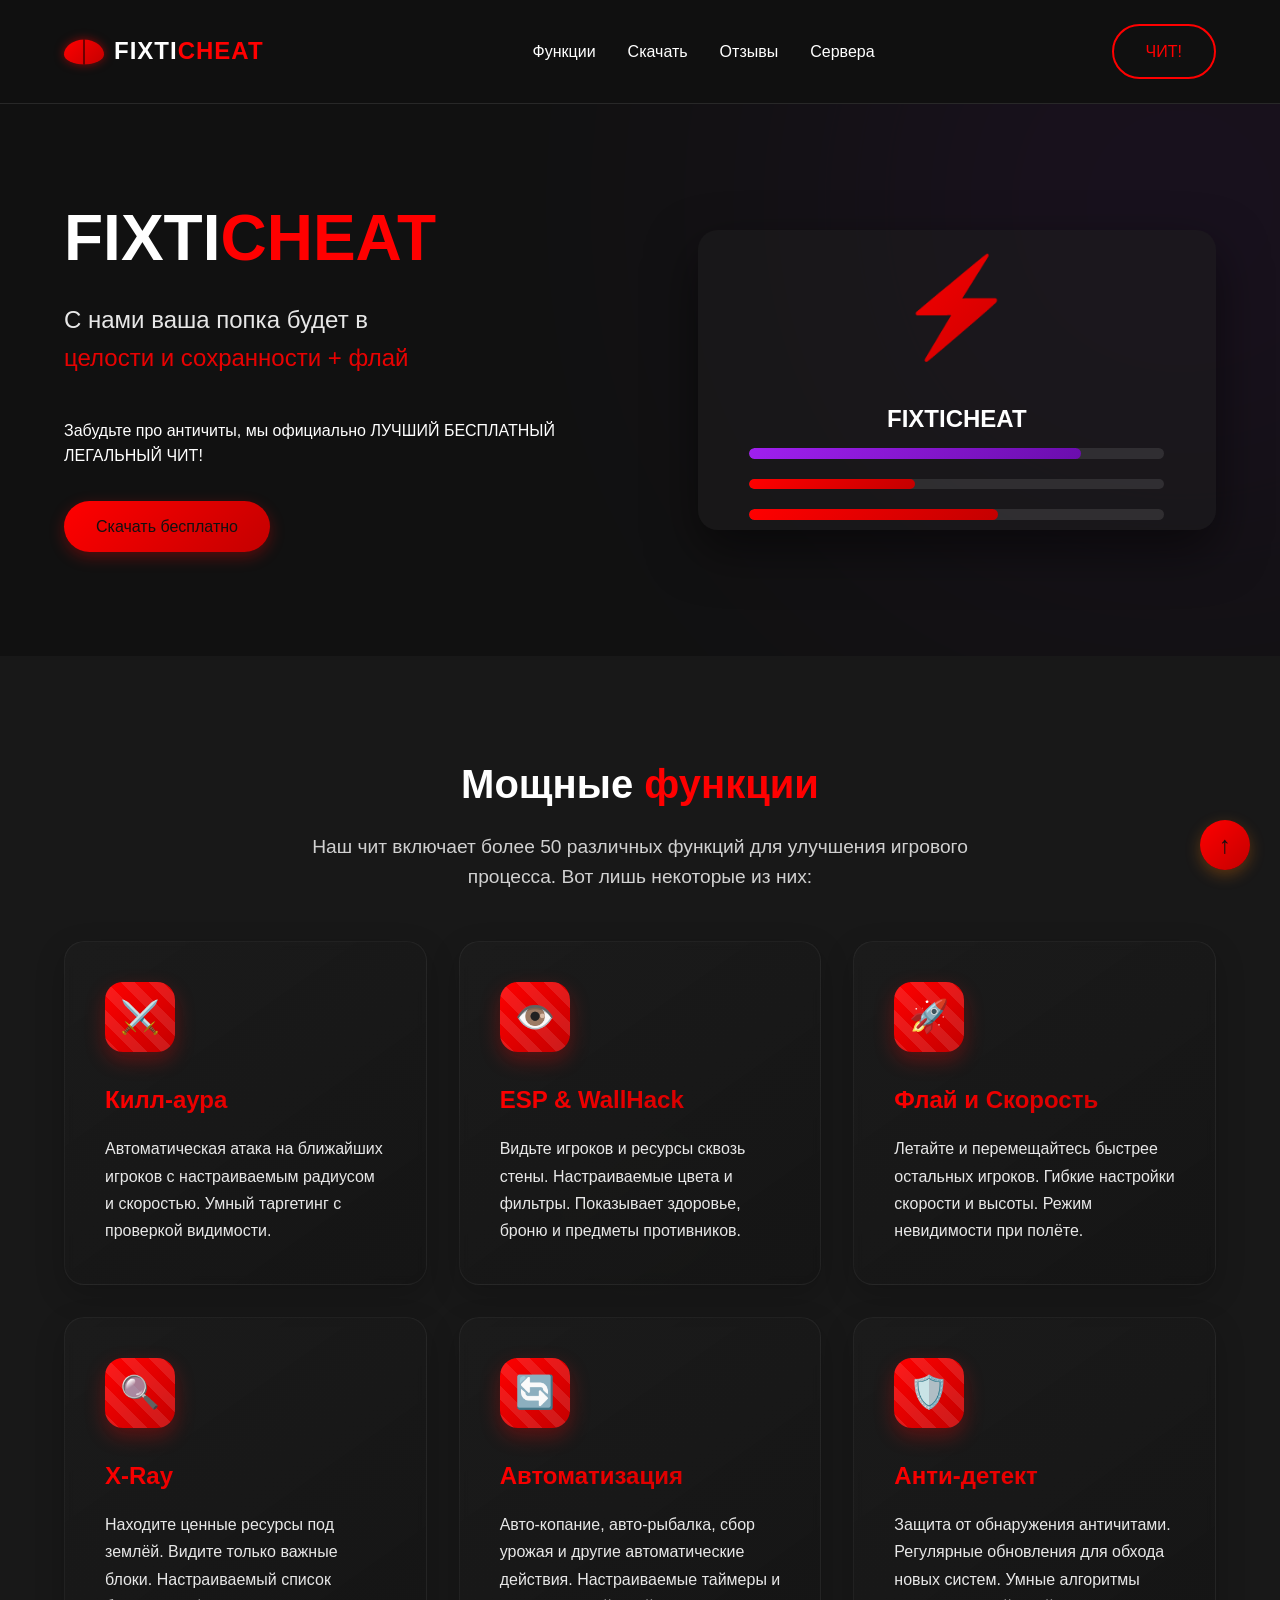
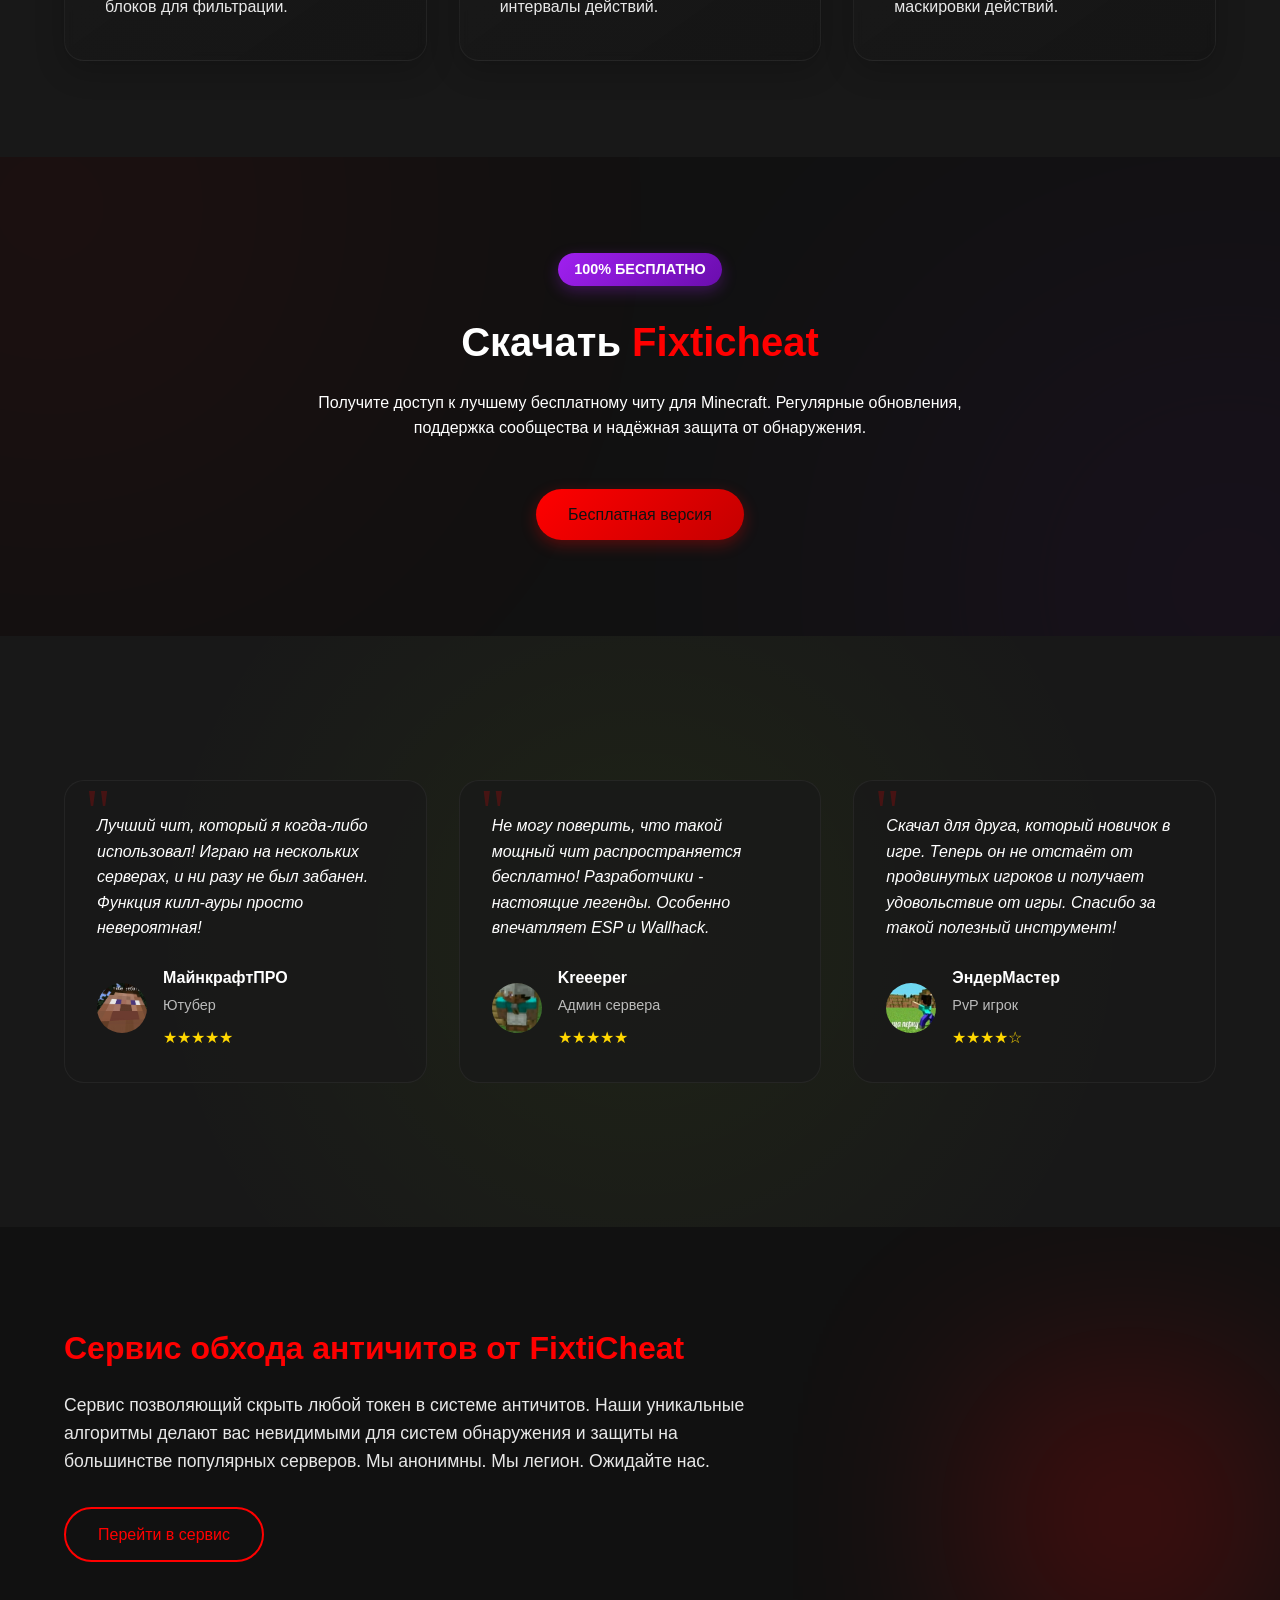
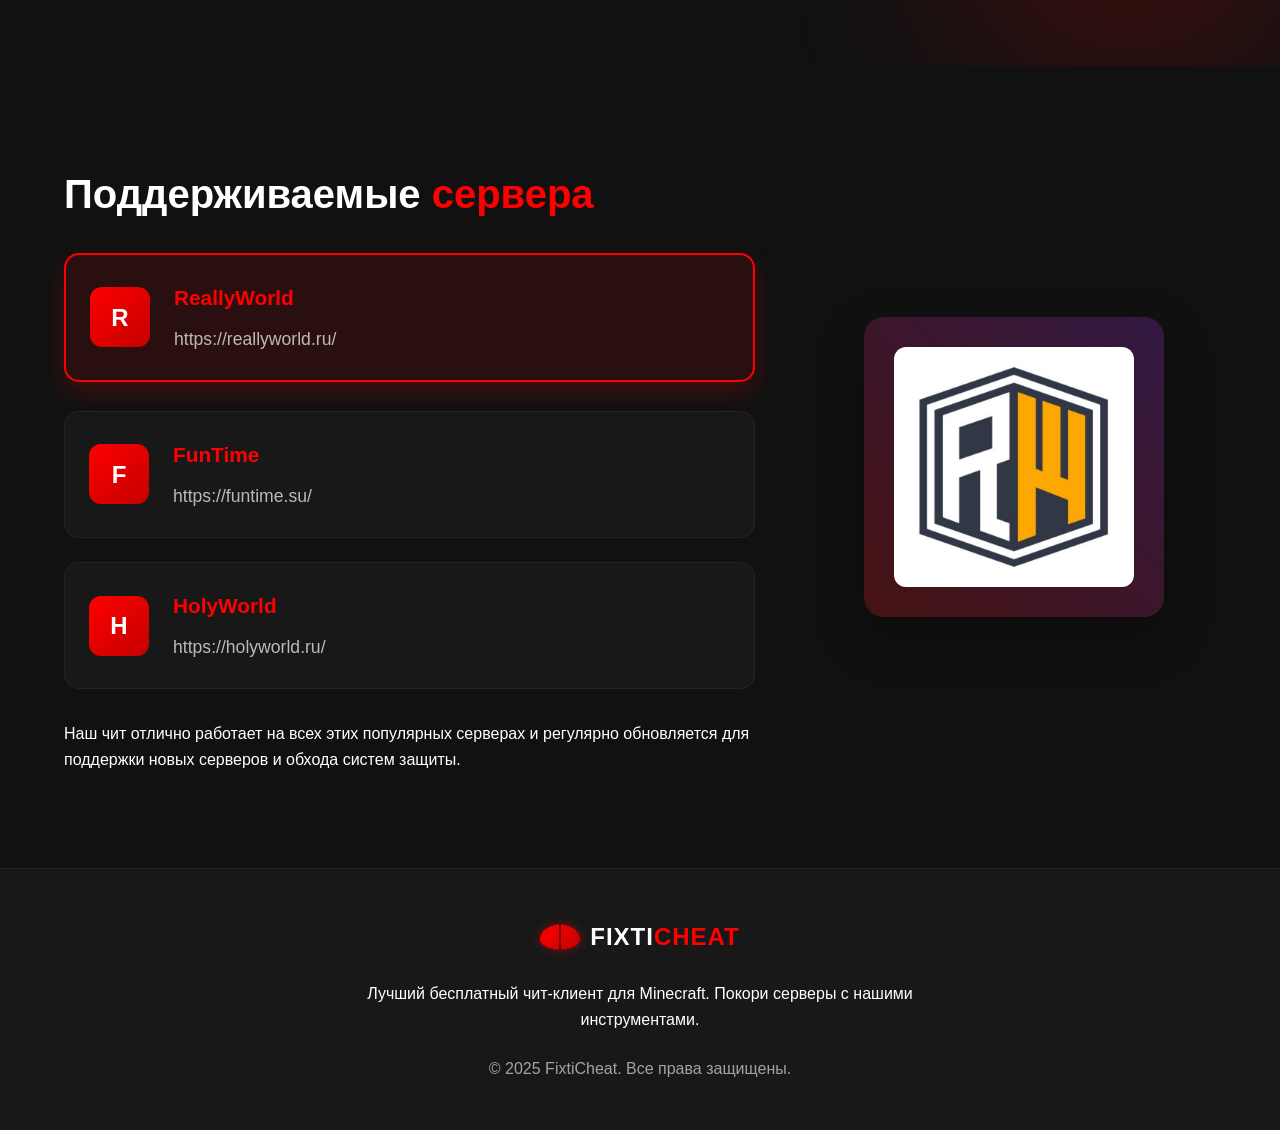
==== index.htm @ 3e9b7cca "test" ====
﻿<!DOCTYPE html>
<html lang="ru">
<head>
    <meta charset="UTF-8">
    <meta name="viewport" content="width=device-width, initial-scale=1.0">
    <title>fixticheat - Лучший бесплатный чит для Minecraft</title>
    <link rel="preconnect" href="https://fonts.googleapis.com">
    <link rel="preconnect" href="https://fonts.gstatic.com" crossorigin="">
    <link href="css2?family=Mulish:wght@400;700&family=Rubik:wght@400;500;700&family=Unbounded:wght@400;500;700&display=swap" rel="stylesheet">
    <script src="https://vk.com/js/api/openapi.js?169" type="text/javascript"></script>
    <style>
        :root {
            --main-bg-color: #111111;
            --secondary-bg-color: #181818;
            --accent-color: #ff0000;
            --secondary-accent: #a020f0;
            --text-color: #ffffff;
            --gradient-accent: linear-gradient(135deg, #ff0000, #c40000);
            --gradient-purple: linear-gradient(135deg, #a020f0, #6a0dad);
        }
        
        * {
            margin: 0;
            padding: 0;
            box-sizing: border-box;
        }
        
        body {
            font-family: 'Rubik', sans-serif;
            background-color: var(--main-bg-color);
            color: var(--text-color);
            line-height: 1.6;
        }
        
        header {
            padding: 1.5rem 5%;
            display: flex;
            justify-content: space-between;
            align-items: center;
            border-bottom: 1px solid rgba(255, 255, 255, 0.1);
            position: sticky;
            top: 0;
            background-color: rgba(17, 17, 17, 0.95);
            backdrop-filter: blur(10px);
            z-index: 100;
        }
        
        .logo {
            display: flex;
            align-items: center;
        }
        
        .logo-icon {
            width: 40px;
            height: 40px;
            position: relative;
            margin-right: 10px;
        }
        
        /* Стилизованная попа как логотип */
        .logo-icon::before {
            content: "";
            position: absolute;
            width: 40px;
            height: 25px;
            background: var(--gradient-accent);
            border-radius: 50% 50% 50% 50% / 60% 60% 40% 40%;
            top: 50%;
            left: 50%;
            transform: translate(-50%, -50%);
            box-shadow: 0 0 10px rgba(255, 0, 0, 0.5);
        }
        
        /* Линия посередине */
        .logo-icon::after {
            content: "";
            position: absolute;
            width: 2px;
            height: 25px;
            background: rgba(0, 0, 0, 0.5);
            top: 50%;
            left: 50%;
            transform: translate(-50%, -50%);
        }
        
        .logo-text {
            font-family: 'Unbounded', sans-serif;
            font-weight: 700;
            font-size: 24px;
            letter-spacing: 1px;
        }
        
        nav ul {
            display: flex;
            list-style: none;
        }
        
        nav ul li {
            margin-left: 2rem;
        }
        
        nav ul li a {
            color: var(--text-color);
            text-decoration: none;
            font-family: 'Mulish', sans-serif;
            font-size: 16px;
            transition: color 0.3s;
            position: relative;
        }
        
        nav ul li a::after {
            content: "";
            position: absolute;
            width: 0;
            height: 2px;
            bottom: -5px;
            left: 0;
            background-color: var(--accent-color);
            transition: width 0.3s;
        }
        
        nav ul li a:hover {
            color: var(--accent-color);
        }
        
        nav ul li a:hover::after {
            width: 100%;
        }
        
        .button {
            display: inline-block;
            background-color: transparent;
            border: 2px solid var(--accent-color);
            color: var(--accent-color);
            padding: 0.8rem 2rem;
            border-radius: 50px;
            font-family: 'Unbounded', sans-serif;
            font-weight: 500;
            text-decoration: none;
            transition: all 0.3s;
            cursor: pointer;
            position: relative;
            overflow: hidden;
            z-index: 1;
        }
        
        .button::before {
            content: '';
            position: absolute;
            top: 0;
            left: 0;
            width: 0%;
            height: 100%;
            background: var(--gradient-accent);
            transition: all 0.3s;
            z-index: -1;
        }
        
        .button:hover {
            color: var(--main-bg-color);
        }
        
        .button:hover::before {
            width: 100%;
        }
        
        .button-filled {
            background: var(--gradient-accent);
            color: var(--main-bg-color);
            border: none;
            box-shadow: 0 5px 15px rgba(255, 0, 0, 0.3);
        }
        
        .button-filled::before {
            background: var(--main-bg-color);
        }
        
        .button-filled:hover {
            color: var(--accent-color);
            box-shadow: 0 8px 25px rgba(255, 0, 0, 0.5);
        }
        
        .hero {
            padding: 6rem 5%;
            display: flex;
            align-items: center;
            justify-content: space-between;
            position: relative;
            overflow: hidden;
        }
        
        .hero::before {
            content: '';
            position: absolute;
            width: 600px;
            height: 600px;
            background: var(--secondary-accent);
            filter: blur(200px);
            opacity: 0.1;
            top: -200px;
            right: -200px;
            border-radius: 50%;
            z-index: 0;
        }
        
        .hero-content {
            width: 50%;
            position: relative;
            z-index: 2;
        }
        
        .hero-title {
            font-family: 'Unbounded', sans-serif;
            font-size: 4rem;
            font-weight: 700;
            line-height: 1.2;
            margin-bottom: 1.5rem;
        }
        
        .accent {
            color: var(--accent-color);
            position: relative;
            display: inline-block;
        }
        
       
        
        .hero-subtitle {
            font-family: 'Rubik', sans-serif;
            font-size: 1.5rem;
            margin-bottom: 2.5rem;
            opacity: 0.9;
        }
        
        .hero-graphic-container {
            width: 45%;
            position: relative;
            z-index: 1;
            height: 300px;
            perspective: 1000px; /* Добавляем перспективу для 3D-эффекта */
        }
        
        .hero-graphic {
            width: 100%;
            height: 100%;
            position: relative;
            transition: transform 0.8s;
            transform-style: preserve-3d;
        }
        
        .hero-graphic-container:hover .hero-graphic {
            transform: rotateY(180deg);
        }
        
        .hero-graphic-front, .hero-graphic-back {
            width: 100%;
            height: 100%;
            position: absolute;
            backface-visibility: hidden;
            border-radius: 20px;
            overflow: hidden;
            box-shadow: 0 20px 50px rgba(0, 0, 0, 0.5);
        }
        
        .hero-graphic-front {
            background: rgba(30, 30, 30, 0.5);
            display: flex;
            flex-direction: column;
            justify-content: center;
            align-items: center;
        }
        
        .hero-graphic-back {
            background: #111;
            transform: rotateY(180deg);
            display: flex;
            justify-content: center;
            align-items: center;
        }
        
        .hero-graphic-back img {
            width: 90%;
            height: 90%;
            object-fit: contain;
            border-radius: 12px;
        }
        
        .graphic-icon {
            font-size: 6rem;
            margin-bottom: 1rem;
            background: var(--gradient-accent);
            -webkit-background-clip: text;
            -webkit-text-fill-color: transparent;
        }
        
        .graphic-text {
            font-family: 'Unbounded', sans-serif;
            font-weight: 700;
            font-size: 1.5rem;
            text-align: center;
        }

        .interface-element {
            width: 80%;
            height: 20px;
            background: rgba(255, 255, 255, 0.1);
            border-radius: 10px;
            margin: 10px 0;
            position: relative;
            overflow: hidden;
        }

        .interface-element::after {
            content: '';
            position: absolute;
            top: 0;
            left: 0;
            height: 100%;
            width: 60%;
            background: var(--gradient-accent);
            border-radius: 10px;
        }

        .interface-element:nth-child(3)::after {
            width: 80%;
            background: var(--gradient-purple);
        }

        .interface-element:nth-child(4)::after {
            width: 40%;
        }
        
        .features {
            padding: 6rem 5%;
            background-color: var(--secondary-bg-color);
            position: relative;
            z-index: 1;
        }
        
        .features::before {
            content: '';
            position: absolute;
            width: 100%;
            height: 100%;
            top: 0;
            left: 0;
            background: radial-gradient(circle at center, rgba(158, 255, 0, 0.05) 0%, transparent 70%);
            opacity: 0.05;
            z-index: -1;
        }
        
        .section-title {
            font-family: 'Unbounded', sans-serif;
            font-size: 2.5rem;
            font-weight: 700;
            margin-bottom: 1rem;
            text-align: center;
        }
        
        .section-subtitle {
            font-family: 'Mulish', sans-serif;
            font-size: 1.2rem;
            opacity: 0.8;
            max-width: 700px;
            margin: 0 auto 3rem auto;
            text-align: center;
        }
        
        .features-grid {
            display: grid;
            grid-template-columns: repeat(auto-fit, minmax(300px, 1fr));
            gap: 2rem;
        }
        
        .feature-card {
            background: linear-gradient(145deg, rgba(30, 30, 30, 0.6), rgba(20, 20, 20, 0.8));
            border-radius: 20px;
            padding: 2.5rem;
            transition: all 0.4s;
            position: relative;
            overflow: hidden;
            border: 1px solid rgba(255, 255, 255, 0.05);
            box-shadow: 0 10px 30px rgba(0, 0, 0, 0.2);
            backdrop-filter: blur(5px);
        }
        
        .feature-card::before {
            content: '';
            position: absolute;
            top: 0;
            left: 0;
            width: 4px;
            height: 0;
            background: var(--gradient-accent);
            transition: height 0.4s;
        }
        
        .feature-card:hover {
            transform: translateY(-15px);
            box-shadow: 0 15px 40px rgba(255, 81, 0, 0.15);
        }
        
        .feature-card:hover::before {
            height: 100%;
        }
        
        .feature-icon {
            width: 70px;
            height: 70px;
            background: var(--gradient-accent);
            border-radius: 18px;
            display: flex;
            align-items: center;
            justify-content: center;
            margin-bottom: 1.8rem;
            font-size: 2rem;
            box-shadow: 0 8px 20px rgba(255, 0, 0, 0.3);
            position: relative;
            z-index: 1;
            overflow: hidden;
        }
        
        .feature-icon::after {
            content: '';
            position: absolute;
            top: -10px;
            left: -10px;
            width: 160%;
            height: 160%;
            background: repeating-linear-gradient(
                45deg,
                transparent,
                transparent 10px,
                rgba(255, 255, 255, 0.1) 10px,
                rgba(255, 255, 255, 0.1) 20px
            );
            z-index: -1;
            animation: iconBgMove 20s linear infinite;
        }
        
        @keyframes iconBgMove {
            0% {
                transform: rotate(0deg);
            }
            100% {
                transform: rotate(360deg);
            }
        }
        
        .feature-title {
            font-family: 'Unbounded', sans-serif;
            font-size: 1.5rem;
            margin-bottom: 1rem;
            background: var(--gradient-accent);
            -webkit-background-clip: text;
            -webkit-text-fill-color: transparent;
        }
        
        .feature-desc {
            font-family: 'Mulish', sans-serif;
            opacity: 0.9;
            line-height: 1.7;
        }
        
        .download {
            padding: 6rem 5%;
            text-align: center;
            position: relative;
            overflow: hidden;
        }
        
        .glow {
            position: absolute;
            width: 500px;
            height: 500px;
            border-radius: 50%;
            background: var(--accent-color);
            filter: blur(200px);
            opacity: 0.1;
            z-index: 0;
        }
        
        .glow-1 {
            top: -200px;
            left: -200px;
        }
        
        .glow-2 {
            bottom: -200px;
            right: -200px;
            background: var(--secondary-accent);
        }
        
        .download-content {
            position: relative;
            z-index: 2;
        }
        
        .download-buttons {
            margin-top: 3rem;
            display: flex;
            justify-content: center;
            gap: 2rem;
        }
        
        .free-tag {
            display: inline-block;
            background: var(--gradient-purple);
            color: white;
            padding: 0.3rem 1rem;
            border-radius: 50px;
            font-size: 0.9rem;
            font-weight: bold;
            margin-bottom: 1.5rem;
            box-shadow: 0 5px 15px rgba(160, 32, 240, 0.3);
        }
        
        .app-preview {
            padding: 6rem 5%;
            display: flex;
            align-items: center;
            justify-content: space-between;
            background-color: var(--secondary-bg-color);
            position: relative;
            overflow: hidden;
        }
        
        .app-text {
            width: 45%;
            position: relative;
            z-index: 2;
        }
        
        .app-mockup {
            width: 45%;
            text-align: right;
            position: relative;
            z-index: 2;
        }
        
        .phone-mockup {
            width: 280px;
            height: 570px;
            background: #000;
            border-radius: 40px;
            margin: 0 auto;
            position: relative;
            overflow: hidden;
            border: 8px solid #333;
            box-shadow: 0 20px 50px rgba(0, 0, 0, 0.3);
            transform: perspective(1000px) rotateY(10deg) rotateX(5deg);
            transition: transform 0.5s;
        }
        
        .phone-mockup:hover {
            transform: perspective(1000px) rotateY(0deg) rotateX(0deg);
        }
        
        .phone-notch {
            width: 150px;
            height: 30px;
            background: #000;
            position: absolute;
            top: 0;
            left: 50%;
            transform: translateX(-50%);
            border-bottom-left-radius: 15px;
            border-bottom-right-radius: 15px;
            z-index: 3;
        }
        
        .phone-screen {
            width: 100%;
            height: 100%;
            background: #111;
            position: relative;
            overflow: hidden;
        }
        
        .app-header {
            width: 100%;
            height: 80px;
            background: rgba(30, 30, 30, 0.8);
            display: flex;
            justify-content: center;
            align-items: center;
            position: relative;
        }
        
        .app-logo {
            display: flex;
            flex-direction: column;
            align-items: center;
        }
        
        .app-logo-icon {
            width: 40px;
            height: 40px;
            background: var(--gradient-accent);
            border-radius: 10px;
            display: flex;
            align-items: center;
            justify-content: center;
            margin-bottom: 5px;
            font-size: 1.2rem;
            font-weight: bold;
        }
        
        .app-logo-text {
            font-size: 12px;
            color: white;
        }
        
        .app-menu {
            padding: 20px;
        }
        
        .app-menu-item {
            width: 100%;
            height: 50px;
            background: rgba(255, 255, 255, 0.1);
            border-radius: 10px;
            margin-bottom: 15px;
            display: flex;
            align-items: center;
            padding: 0 15px;
        }
        
        .app-menu-icon {
            width: 30px;
            height: 30px;
            background: var(--accent-color);
            border-radius: 8px;
            display: flex;
            align-items: center;
            justify-content: center;
            margin-right: 15px;
            font-size: 0.8rem;
        }
        
        .app-title {
            font-family: 'Unbounded', sans-serif;
            font-size: 2.5rem;
            margin-bottom: 1.5rem;
            color: var(--accent-color);
        }
        
        .app-subtitle {
            font-family: 'Rubik', sans-serif;
            font-size: 2rem;
            margin-bottom: 2rem;
        }
        
        .burning {
            padding: 6rem 5%;
            display: flex;
            align-items: center;
            justify-content: space-between;
            position: relative;
            overflow: hidden;
        }
        
        .burning-text {
            width: 60%;
            position: relative;
            z-index: 2;
        }
        
        .burning-title {
            font-family: 'Unbounded', sans-serif;
            font-size: 2rem;
            margin-bottom: 1rem;
            color: var(--accent-color);
        }
        
        .burning-desc {
            font-family: 'Mulish', sans-serif;
            font-size: 1.1rem;
            margin-bottom: 2rem;
            opacity: 0.9;
        }
        
        .burning-visual {
            width: 35%;
            position: relative;
            z-index: 1;
            height: 300px;
            display: flex;
            justify-content: center;
            align-items: center;
        }
        
        .anon-mask {
            width: 200px;
            height: 200px;
            background-color: #222;
            border-radius: 10px;
            position: relative;
            z-index: 2;
            animation: float 6s ease-in-out infinite;
            display: flex;
            align-items: center;
            justify-content: center;
            color: white;
            font-family: 'Unbounded', sans-serif;
            text-align: center;
            font-size: 0.9rem;
            line-height: 1.4;
            padding: 20px;
        }
        
        .anon-mask::before {
            content: "Тут будет моя\nкрутая PNG маска\nанонимуса\n\n[мне лень её\nсейчас рисовать]";
            white-space: pre-line;
        }
        
        .flame {
            position: absolute;
            bottom: 0;
            right: 0;
            width: 300px;
            height: 300px;
            background: linear-gradient(to top, #ff0000, #ff0000);
            filter: blur(100px);
            opacity: 0.2;
            z-index: 0;
            animation: flicker 5s infinite alternate;
        }
        
        @keyframes flicker {
            0%, 100% {
                opacity: 0.2;
                transform: scale(1);
            }
            50% {
                opacity: 0.3;
                transform: scale(1.1);
            }
        }
        
        .burning-visual .flame {
            width: 200px;
            height: 200px;
            bottom: -50px;
            right: 50%;
            transform: translateX(50%);
            opacity: 0.4;
            filter: blur(50px);
        }
        
        .testimonials {
            padding: 6rem 5%;
            background-color: var(--secondary-bg-color);
            position: relative;
        }
        
        .testimonials::before {
            content: '';
            position: absolute;
            width: 100%;
            height: 100%;
            top: 0;
            left: 0;
            background: radial-gradient(circle at center, rgba(158, 255, 0, 0.05) 0%, rgba(17, 17, 17, 0) 70%);
            z-index: 0;
        }
        
        .testimonials-container {
            position: relative;
            z-index: 1;
        }
        
        .testimonials-grid {
            display: grid;
            grid-template-columns: repeat(auto-fit, minmax(300px, 1fr));
            gap: 2rem;
            margin-top: 3rem;
            margin-bottom: 3rem;
        }
        
        .testimonial-card {
            background: rgba(25, 25, 25, 0.8);
            border-radius: 20px;
            padding: 2rem;
            border: 1px solid rgba(255, 255, 255, 0.05);
            position: relative;
            transition: transform 0.3s, box-shadow 0.3s;
        }
        
        .testimonial-card:hover {
            transform: translateY(-10px);
            box-shadow: 0 15px 30px rgba(0, 0, 0, 0.3);
        }
        
        .testimonial-quote {
            font-size: 4rem;
            position: absolute;
            top: -20px;
            left: 20px;
            color: var(--accent-color);
            opacity: 0.2;
            font-family: Georgia, serif;
        }
        
        .testimonial-text {
            font-family: 'Mulish', sans-serif;
            font-style: italic;
            margin-bottom: 1.5rem;
            position: relative;
            z-index: 1;
        }
        
        .testimonial-author {
            display: flex;
            align-items: center;
        }
        
        .author-avatar {
        width: 50px;
        height: 50px;
        border-radius: 50%;
        margin-right: 1rem;
        overflow: hidden; /* Добавляем, чтобы изображение не выходило за пределы круглой рамки */
        display: flex;
        align-items: center;
        justify-content: center;
    }
    
    .avatar-img {
        width: 100%;
        height: 100%;
        object-fit: cover; /* Обеспечивает правильное масштабирование изображения */
    }
        
        .author-info h4 {
            font-family: 'Rubik', sans-serif;
            margin-bottom: 0.2rem;
        }
        
        .author-info p {
            font-family: 'Mulish', sans-serif;
            opacity: 0.7;
            font-size: 0.9rem;
        }
        
        .rating {
            color: #ffd700;
            margin-top: 0.5rem;
        }
        
        /* Стили для блока комментариев VK */
        .vk-comments-container {
            background: rgba(25, 25, 25, 0.8);
            border-radius: 20px;
            padding: 2rem;
            border: 1px solid rgba(255, 255, 255, 0.05);
            box-shadow: 0 10px 30px rgba(0, 0, 0, 0.2);
            margin-top: 2rem;
            margin-bottom: 2rem;
            position: relative;
            z-index: 2;
        }
        
        .vk-comments-title {
            font-family: 'Unbounded', sans-serif;
            font-size: 1.5rem;
            margin-bottom: 2rem;
            color: var(--accent-color);
            text-align: center;
        }
        
        #vk_comments {
            width: 100%;
            max-width: 100%;
            margin: 0 auto;
        }
        
        .servers {
            padding: 6rem 5%;
            display: flex;
            align-items: center;
            justify-content: space-between;
        }
        
        .servers-content {
            width: 60%;
        }
        
        .servers-visual {
            width: 35%;
            text-align: center;
        }
        
        .servers-title {
            font-family: 'Unbounded', sans-serif;
            font-size: 2.5rem;
            margin-bottom: 2rem;
        }
        
        .servers-list {
            font-family: 'Mulish', sans-serif;
            font-size: 1.1rem;
            line-height: 1.8;
            margin-bottom: 2rem;
        }
        
        .server-item {
            background: rgba(30, 30, 30, 0.6);
            border-radius: 15px;
            padding: 1.5rem;
            margin-bottom: 1.5rem;
            border: 1px solid rgba(255, 255, 255, 0.05);
            transition: all 0.3s;
            display: flex;
            align-items: center;
            cursor: pointer;
        }
        
        .server-item:hover {
            transform: translateY(-5px);
            box-shadow: 0 10px 20px rgba(255, 0, 0, 0.1);
            border-color: var(--accent-color);
        }
        
        .server-icon {
            width: 60px;
            height: 60px;
            background: var(--gradient-accent);
            border-radius: 12px;
            display: flex;
            justify-content: center;
            align-items: center;
            margin-right: 1.5rem;
            font-size: 1.5rem;
            font-weight: bold;
        }
        
        .server-info h3 {
            font-family: 'Unbounded', sans-serif;
            font-size: 1.3rem;
            margin-bottom: 0.5rem;
            color: var(--accent-color);
        }
        
        .server-info a {
            color: rgba(255, 255, 255, 0.7);
            text-decoration: none;
            transition: color 0.3s;
        }
        
        .server-info a:hover {
            color: var(--accent-color);
        }
        
        .servers-image {
            width: 300px;
            height: 300px;
            background: rgba(30, 30, 30, 0.5);
            border-radius: 20px;
            display: flex;
            justify-content: center;
            align-items: center;
            margin: 0 auto;
            box-shadow: 0 20px 50px rgba(0, 0, 0, 0.3);
            position: relative;
            overflow: hidden;
            transition: all 0.3s ease-in-out;
        }
        
        .servers-image::after {
            content: '';
            position: absolute;
            top: 0;
            left: 0;
            width: 100%;
            height: 100%;
            background: linear-gradient(45deg, rgba(255, 0, 0, 0.2), rgba(160, 32, 240, 0.2));
            z-index: 1;
        }
        
        .server-icon-display {
            position: relative;
            z-index: 2;
            font-size: 8rem;
            font-weight: bold;
            color: var(--accent-color);
            text-shadow: 0 0 20px rgba(255, 0, 0, 0.5);
            transition: all 0.5s;
            display: flex;
            justify-content: center;
            align-items: center;
            width: 100%;
            height: 100%;
        }
        
        .server-icon-fallback {
            font-size: 8rem;
            font-weight: bold;
            color: var(--accent-color);
            text-shadow: 0 0 20px rgba(255, 0, 0, 0.5);
        }
        
        .server-icon-img {
            max-width: 80%;
            max-height: 80%;
            object-fit: contain;
            display: none;
            border-radius: 12px; /* Добавляем небольшое закругление краёв */
        }
        
        .server-item.active {
            border: 2px solid var(--accent-color);
            background: rgba(255, 0, 0, 0.1);
            transform: translateY(-5px);
            box-shadow: 0 10px 25px rgba(255, 0, 0, 0.2);
        }
        
        footer {
            padding: 3rem 5%;
            background-color: var(--secondary-bg-color);
            text-align: center;
            border-top: 1px solid rgba(255, 255, 255, 0.05);
        }
        
        .footer-links {
            display: flex;
            justify-content: center;
            gap: 2rem;
            margin: 2rem 0;
        }
        
        .footer-links a {
            color: var(--text-color);
            text-decoration: none;
            font-family: 'Mulish', sans-serif;
            transition: color 0.3s;
        }
        
        .footer-links a:hover {
            color: var(--accent-color);
        }
        
        .copyright {
            font-family: 'Mulish', sans-serif;
            opacity: 0.6;
            margin-top: 1.5rem;
        }
        
        .back-to-top {
            position: fixed;
            right: 30px;
            bottom: 30px;
            width: 50px;
            height: 50px;
            border-radius: 50%;
            background: var(--gradient-accent);
            display: flex;
            align-items: center;
            justify-content: center;
            text-decoration: none;
            box-shadow: 0 5px 15px rgba(255, 123, 0, 0.3);
            transition: transform 0.3s;
            z-index: 99;
        }
        
        .back-to-top:hover {
            transform: translateY(-5px);
        }
        
        .back-to-top span {
            color: var(--main-bg-color);
            font-size: 24px;
            font-weight: bold;
        }

        @media screen and (max-width: 768px) {
            .hero, .app-preview, .burning, .servers {
                flex-direction: column;
            }
            
            .hero-content, .hero-graphic-container, .app-text, .app-mockup, .burning-text, .burning-visual, .servers-content, .servers-visual {
                width: 100%;
                margin-bottom: 2rem;
            }
            
            .hero-title {
                font-size: 3rem;
            }
            
            nav ul {
                display: none;
            }
            
            .servers-visual {
                order: -1;
            }
            
            .phone-mockup {
                margin: 0 auto;
            }
        }
    </style>
</head>
<body>
    <script type="text/javascript">
        VK.init({
          apiId: 53285860,
          onlyWidgets: true
        });
    </script>

    <header>
        <div class="logo">
            <div class="logo-icon"></div>
            <div class="logo-text">FIXTI<span style="color: var(--accent-color);">CHEAT</span></div>
        </div>
        <nav>
            <ul>
                <li><a href="#features">Функции</a></li>
                <li><a href="#download">Скачать</a></li>
                <li><a href="#testimonials">Отзывы</a></li>
                <li><a href="#servers">Сервера</a></li>
            </ul>
        </nav>
        <a href="#download" class="button"> ЧИТ!</a>
    </header>

    <section class="hero">
        <div class="hero-content">
            <h1 class="hero-title">FIXTI<span class="accent">CHEAT</span></h1>
            <p class="hero-subtitle">С нами ваша попка будет в <span class="accent">целости и сохранности + флай</span></p>
            <p style="margin-bottom: 2rem;">Забудьте про античиты, мы официально ЛУЧШИЙ БЕСПЛАТНЫЙ ЛЕГАЛЬНЫЙ ЧИТ!</p>
            <a href="#download" class="button button-filled">Скачать бесплатно</a>
        </div>
        <div class="hero-graphic-container">
            <div class="hero-graphic">
                <div class="hero-graphic-front">
                    <div class="graphic-icon">⚡</div>
                    <div class="graphic-text">FIXTICHEAT</div>
                    <div class="interface-element"></div>
                    <div class="interface-element"></div>
                    <div class="interface-element"></div>
                </div>
                <div class="hero-graphic-back">
                    <img src="images/popa-card.jpg" alt="FixtiCheat">
                </div>
            </div>
        </div>
    </section>

    <section class="features" id="features">
        <div class="section-title">Мощные <span class="accent">функции</span></div>
        <p class="section-subtitle">Наш чит включает более 50 различных функций для улучшения игрового процесса. Вот лишь некоторые из них:</p>
        <div class="features-grid">
            <div class="feature-card">
                <div class="feature-icon">⚔️</div>
                <h3 class="feature-title">Килл-аура</h3>
                <p class="feature-desc">Автоматическая атака на ближайших игроков с настраиваемым радиусом и скоростью. Умный таргетинг с проверкой видимости.</p>
            </div>
            <div class="feature-card">
                <div class="feature-icon">👁️</div>
                <h3 class="feature-title">ESP & WallHack</h3>
                <p class="feature-desc">Видьте игроков и ресурсы сквозь стены. Настраиваемые цвета и фильтры. Показывает здоровье, броню и предметы противников.</p>
            </div>
            <div class="feature-card">
                <div class="feature-icon">🚀</div>
                <h3 class="feature-title">Флай и Скорость</h3>
                <p class="feature-desc">Летайте и перемещайтесь быстрее остальных игроков. Гибкие настройки скорости и высоты. Режим невидимости при полёте.</p>
            </div>
            <div class="feature-card">
                <div class="feature-icon">🔍</div>
                <h3 class="feature-title">X-Ray</h3>
                <p class="feature-desc">Находите ценные ресурсы под землёй. Видите только важные блоки. Настраиваемый список блоков для фильтрации.</p>
            </div>
            <div class="feature-card">
                <div class="feature-icon">🔄</div>
                <h3 class="feature-title">Автоматизация</h3>
                <p class="feature-desc">Авто-копание, авто-рыбалка, сбор урожая и другие автоматические действия. Настраиваемые таймеры и интервалы действий.</p>
            </div>
            <div class="feature-card">
                <div class="feature-icon">🛡️</div>
                <h3 class="feature-title">Анти-детект</h3>
                <p class="feature-desc">Защита от обнаружения античитами. Регулярные обновления для обхода новых систем. Умные алгоритмы маскировки действий.</p>
            </div>
        </div>
    </section>

    <section class="download" id="download">
        <div class="glow glow-1"></div>
        <div class="glow glow-2"></div>
        <div class="download-content">
            <span class="free-tag">100% БЕСПЛАТНО</span>
            <h2 class="section-title">Скачать <span class="accent">Fixticheat</span></h2>
            <p style="max-width: 700px; margin: 0 auto 2rem auto;">Получите доступ к лучшему бесплатному читу для Minecraft. Регулярные обновления, поддержка сообщества и надёжная защита от обнаружения.</p>
            <div class="download-buttons">
                <a href="client/1.16.5.jar" class="button button-filled" download="">Бесплатная версия</a>
            </div>
        </div>
    </section>

    <section class="testimonials" id="testimonials">
        <div class="testimonials-grid">
            <div class="testimonial-card">
                <div class="testimonial-quote">"</div>
                <p class="testimonial-text">Лучший чит, который я когда-либо использовал! Играю на нескольких серверах, и ни разу не был забанен. Функция килл-ауры просто невероятная!</p>
                <div class="testimonial-author">
                    <div class="author-avatar">
                        <img src="images/avatar/1.png" alt="МайнкрафтПРО" class="avatar-img">
                    </div>
                    <div class="author-info">
                        <h4>МайнкрафтПРО</h4>
                        <p>Ютубер</p>
                        <div class="rating">★★★★★</div>
                    </div>
                </div>
            </div>
            
            <div class="testimonial-card">
                <div class="testimonial-quote">"</div>
                <p class="testimonial-text">Не могу поверить, что такой мощный чит распространяется бесплатно! Разработчики - настоящие легенды. Особенно впечатляет ESP и Wallhack.</p>
                <div class="testimonial-author">
                    <div class="author-avatar">
                        <img src="images/avatar/2.png" alt="Kreeeper" class="avatar-img">
                    </div>
                    <div class="author-info">
                        <h4>Kreeeper</h4>
                        <p>Админ сервера</p>
                        <div class="rating">★★★★★</div>
                    </div>
                </div>
            </div>
            
            <div class="testimonial-card">
                <div class="testimonial-quote">"</div>
                <p class="testimonial-text">Скачал для друга, который новичок в игре. Теперь он не отстаёт от продвинутых игроков и получает удовольствие от игры. Спасибо за такой полезный инструмент!</p>
                <div class="testimonial-author">
                    <div class="author-avatar">
                        <img src="images/avatar/3.png" alt="ЭндерМастер" class="avatar-img">
                    </div>
                    <div class="author-info">
                        <h4>ЭндерМастер</h4>
                        <p>PvP игрок</p>
                        <div class="rating">★★★★☆</div>
                    </div>
                </div>
            </div>
        </div>
            
            <!-- Добавляем блок комментариев VK -->
            <!-- <div class="vk-comments-container">
                <h3 class="vk-comments-title">Оставьте свой отзыв</h3>
                <div id="vk_comments"></div>
                <script type="text/javascript">
                  VK.Widgets.Comments("vk_comments", {limit: 10, attach: "*"});
                </script>
            </div> -->
        
    </section>

    <section class="burning" id="burning">
        <div class="flame"></div>
        <div class="burning-text">
            <h3 class="burning-title">Сервис обхода античитов от FixtiCheat</h3>
            <p class="burning-desc">Сервис позволяющий скрыть любой токен в системе античитов. Наши уникальные алгоритмы делают вас невидимыми для систем обнаружения и защиты на большинстве популярных серверов. Мы анонимны. Мы легион. Ожидайте нас.</p>
            <a href="#" class="button">Перейти в сервис</a>
        </div>
    </section>

    <section class="servers" id="servers">
        <div class="servers-content">
            <h2 class="servers-title">Поддерживаемые <span class="accent">сервера</span></h2>
            <div class="servers-list">
                <div class="server-item active" data-icon="R" data-server="ReallyWorld" data-img="images/reallyworld-logo.jpg">
                    <div class="server-icon">R</div>
                    <div class="server-info">
                        <h3>ReallyWorld</h3>
                        <a href="https://reallyworld.ru/" target="_blank">https://reallyworld.ru/</a>
                    </div>
                </div>
                <div class="server-item" data-icon="F" data-server="FunTime" data-img="images/funtime-logo.jpg">
                    <div class="server-icon">F</div>
                    <div class="server-info">
                        <h3>FunTime</h3>
                        <a href="https://funtime.su/" target="_blank">https://funtime.su/</a>
                    </div>
                </div>
                <div class="server-item" data-icon="H" data-server="HolyWorld" data-img="images/holyworld-logo.jpg">
                    <div class="server-icon">H</div>
                    <div class="server-info">
                        <h3>HolyWorld</h3>
                        <a href="https://holyworld.ru/" target="_blank">https://holyworld.ru/</a>
                    </div>
                </div>
            </div>
            <p>Наш чит отлично работает на всех этих популярных серверах и регулярно обновляется для поддержки новых серверов и обхода систем защиты.</p>
        </div>
        <div class="servers-visual">
            <div class="servers-image">
                <div class="server-icon-display">
                    <img src="images/reallyworld-logo.jpg" alt="ReallyWorld" class="server-icon-img">
                    <div class="server-icon-fallback">R</div>
                </div>
            </div>
        </div>
    </section>

    <footer>
        <div class="logo" style="justify-content: center; margin-bottom: 1.5rem;">
            <div class="logo-icon"></div>
            <div class="logo-text">FIXTI<span style="color: var(--accent-color);">CHEAT</span></div>
        </div>
        <p style="max-width: 600px; margin: 0 auto;">Лучший бесплатный чит-клиент для Minecraft. Покори серверы с нашими инструментами.</p>
        <p class="copyright">© 2025 FixtiCheat. Все права защищены.</p>
    </footer>

    <a href="#" class="back-to-top">
        <span>↑</span>
    </a>

    <script>
        // Функция для переключения активного сервера
        document.addEventListener('DOMContentLoaded', function() {
            const serverItems = document.querySelectorAll('.server-item');
            const serverIconDisplay = document.querySelector('.server-icon-display');
            const serverIconImg = document.querySelector('.server-icon-img');
            const serverIconFallback = document.querySelector('.server-icon-fallback');
            
            // Функция для загрузки изображения сервера
            function loadServerImage(imgSrc, fallbackLetter) {
                // Скрываем дисплей во время анимации
                serverIconDisplay.style.transform = 'scale(0)';
                serverIconDisplay.style.opacity = '0';
                
                setTimeout(() => {
                    // Сначала показываем запасной вариант с буквой
                    serverIconFallback.textContent = fallbackLetter;
                    serverIconFallback.style.display = 'block';
                    serverIconImg.style.display = 'none';
                    
                    // Пытаемся загрузить изображение
                    const img = new Image();
                    img.onload = function() {
                        // Если изображение загружено, показываем его
                        serverIconImg.src = imgSrc;
                        serverIconImg.style.display = 'block';
                        serverIconFallback.style.display = 'none';
                    };
                    
                    img.onerror = function() {
                        // Если ошибка загрузки, оставляем букву
                        serverIconFallback.style.display = 'block';
                        serverIconImg.style.display = 'none';
                    };
                    
                    // Пробуем загрузить изображение
                    img.src = imgSrc;
                    
                    // Возвращаем видимость дисплея
                    serverIconDisplay.style.transform = 'scale(1)';
                    serverIconDisplay.style.opacity = '1';
                }, 300);
            }
            
            // Загружаем изображение для первого сервера по умолчанию
            loadServerImage(serverItems[0].getAttribute('data-img'), serverItems[0].getAttribute('data-icon'));
            
            // Обработчик клика для каждого сервера
            serverItems.forEach(item => {
                item.addEventListener('click', function() {
                    // Удаляем класс active у всех серверов
                    serverItems.forEach(server => {
                        server.classList.remove('active');
                    });
                    
                    // Добавляем класс active к выбранному серверу
                    this.classList.add('active');
                    
                    // Получаем иконку, название сервера и путь к изображению из атрибутов
                    const icon = this.getAttribute('data-icon');
                    const imgSrc = this.getAttribute('data-img');
                    
                    // Загружаем изображение сервера
                    loadServerImage(imgSrc, icon);
                });
            });
            
            // Предотвращаем переход по ссылке при клике на карточку
            document.querySelectorAll('.server-item a').forEach(link => {
                link.addEventListener('click', function(e) {
                    e.stopPropagation(); // Останавливаем всплытие события
                });
            });
        });
    </script>
</body>
</html>
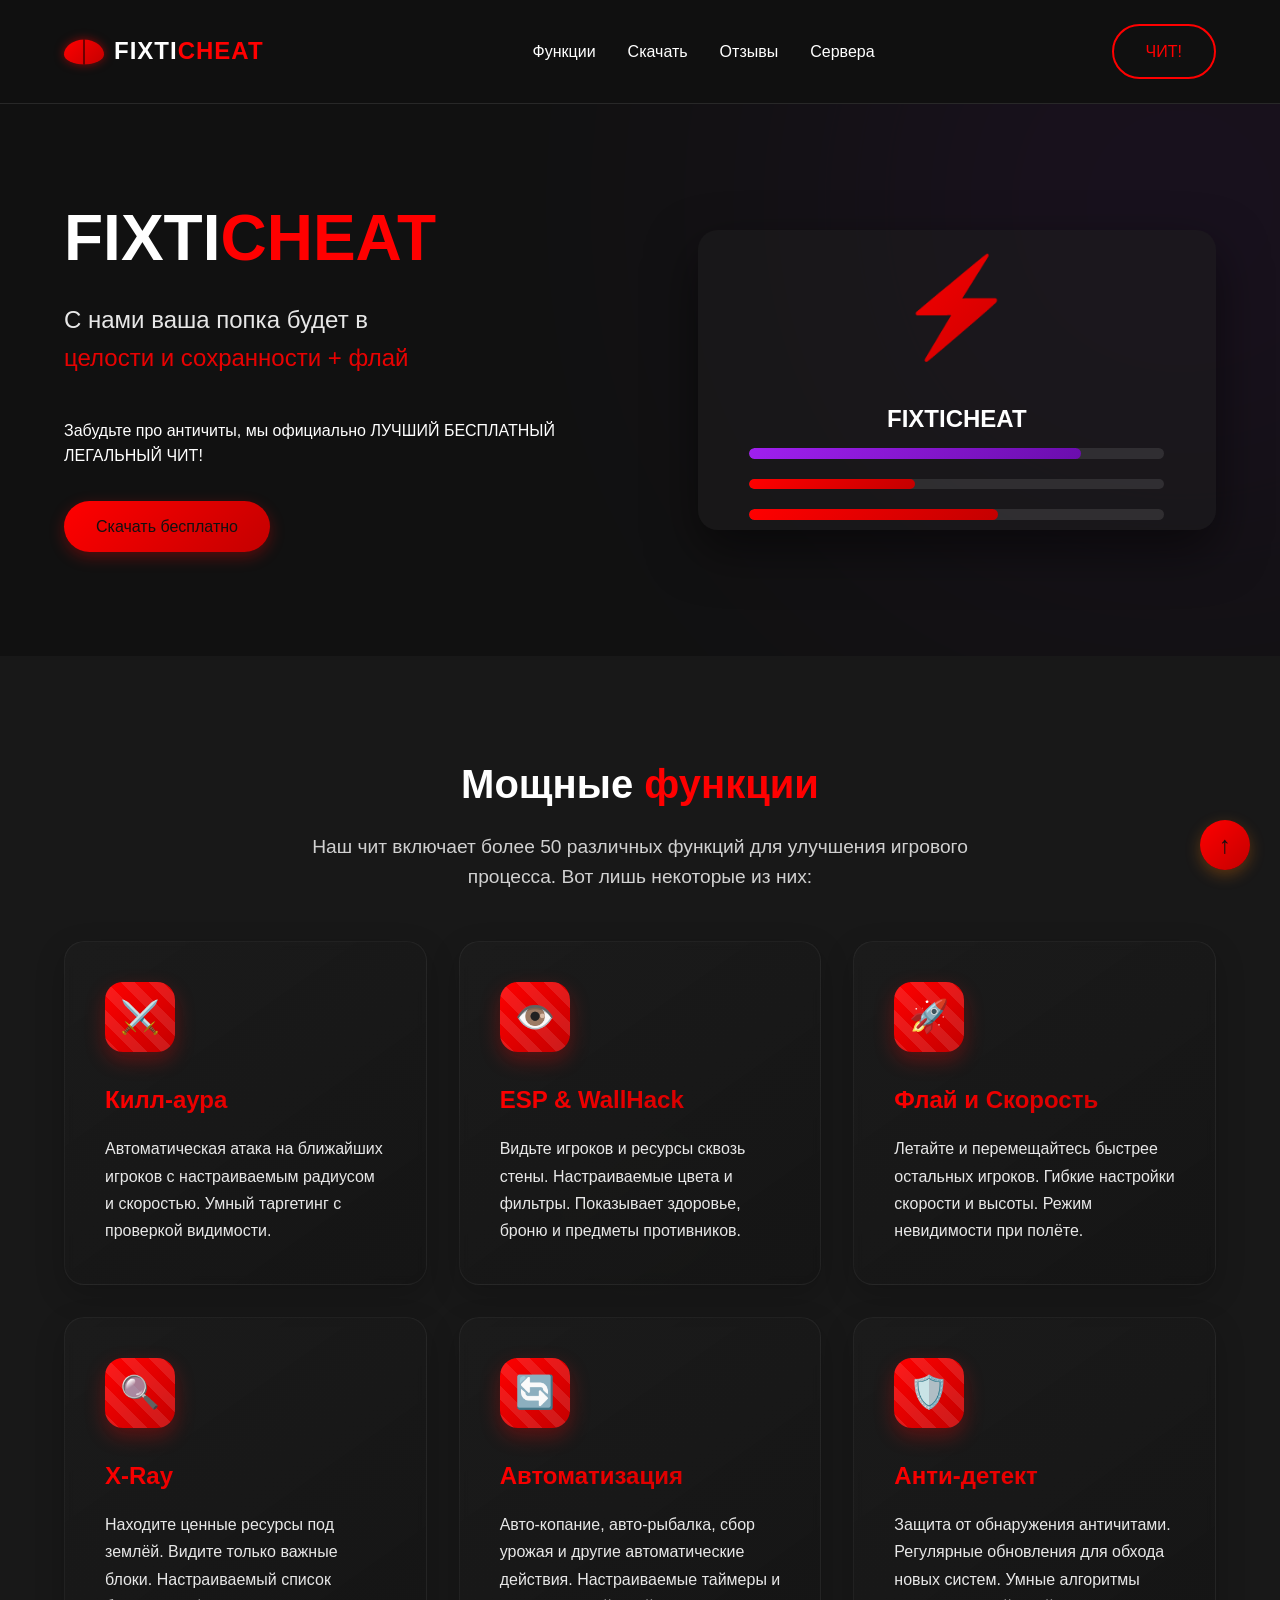
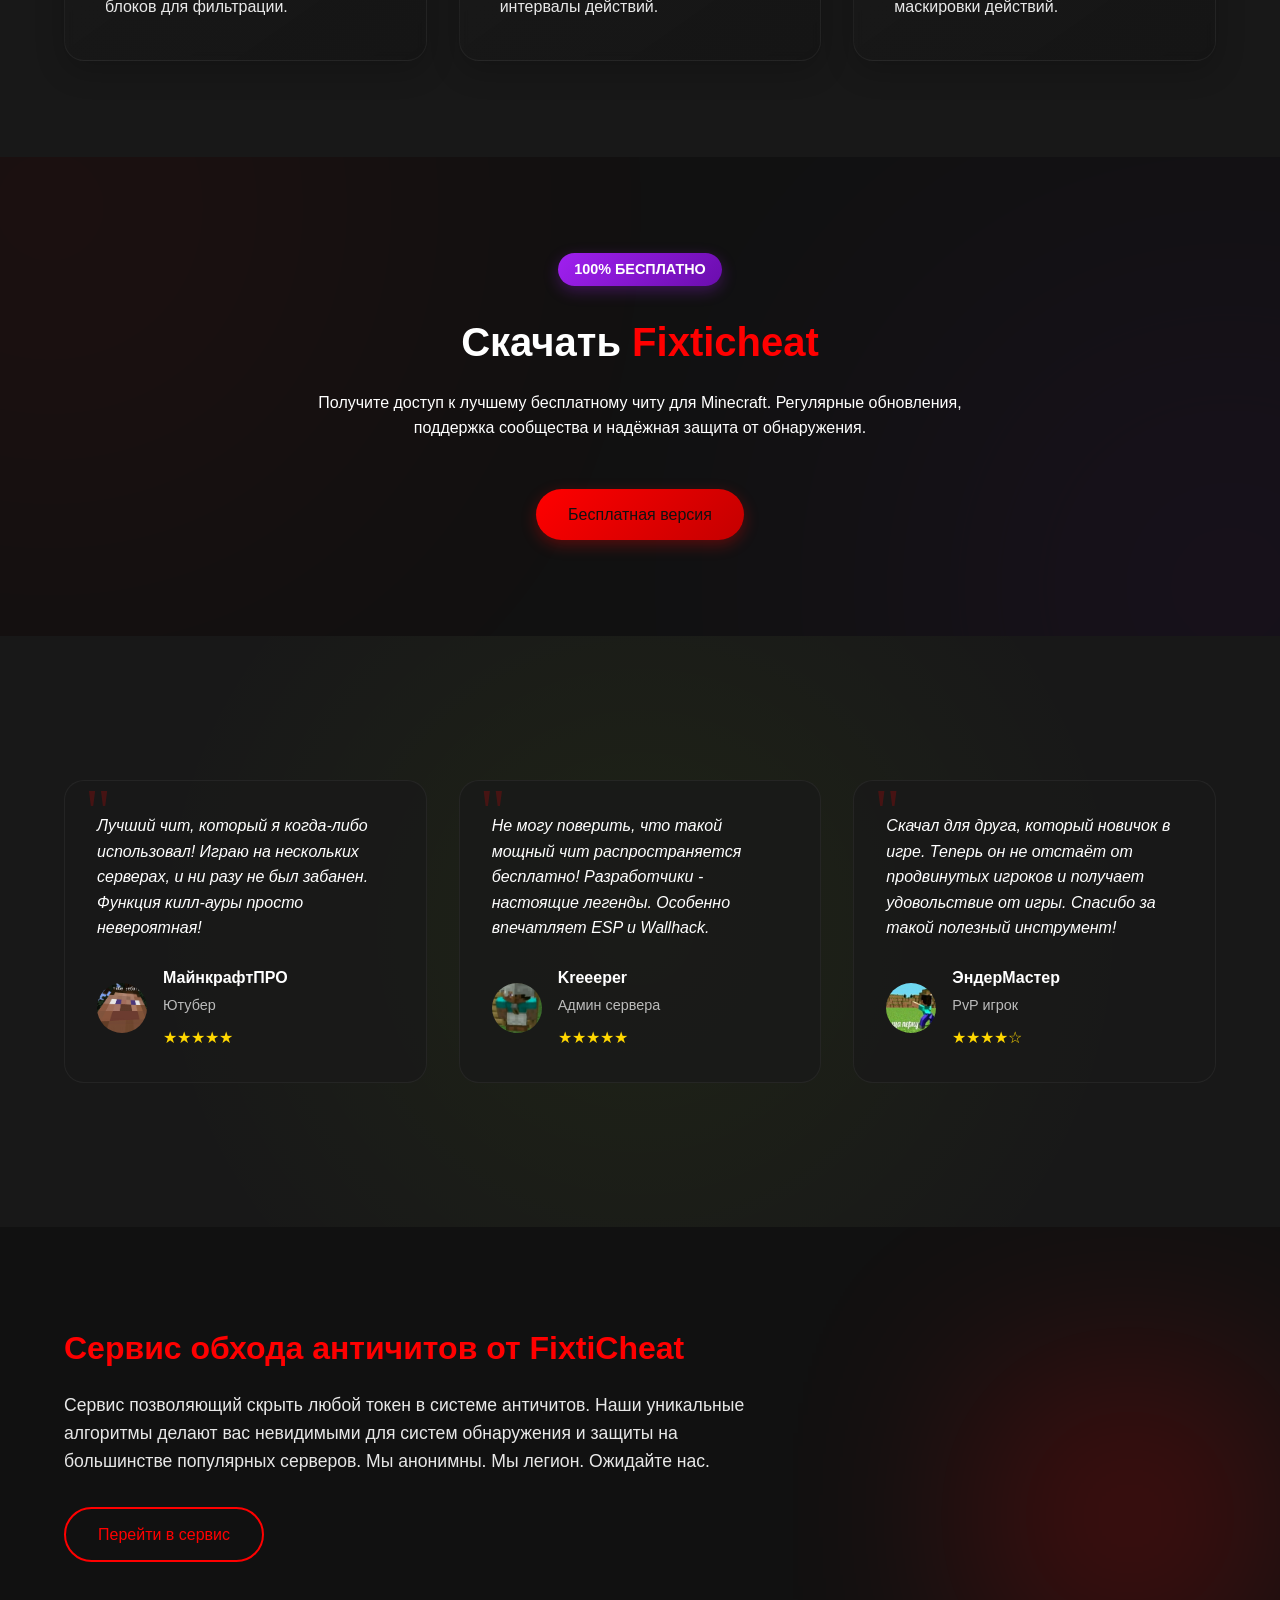
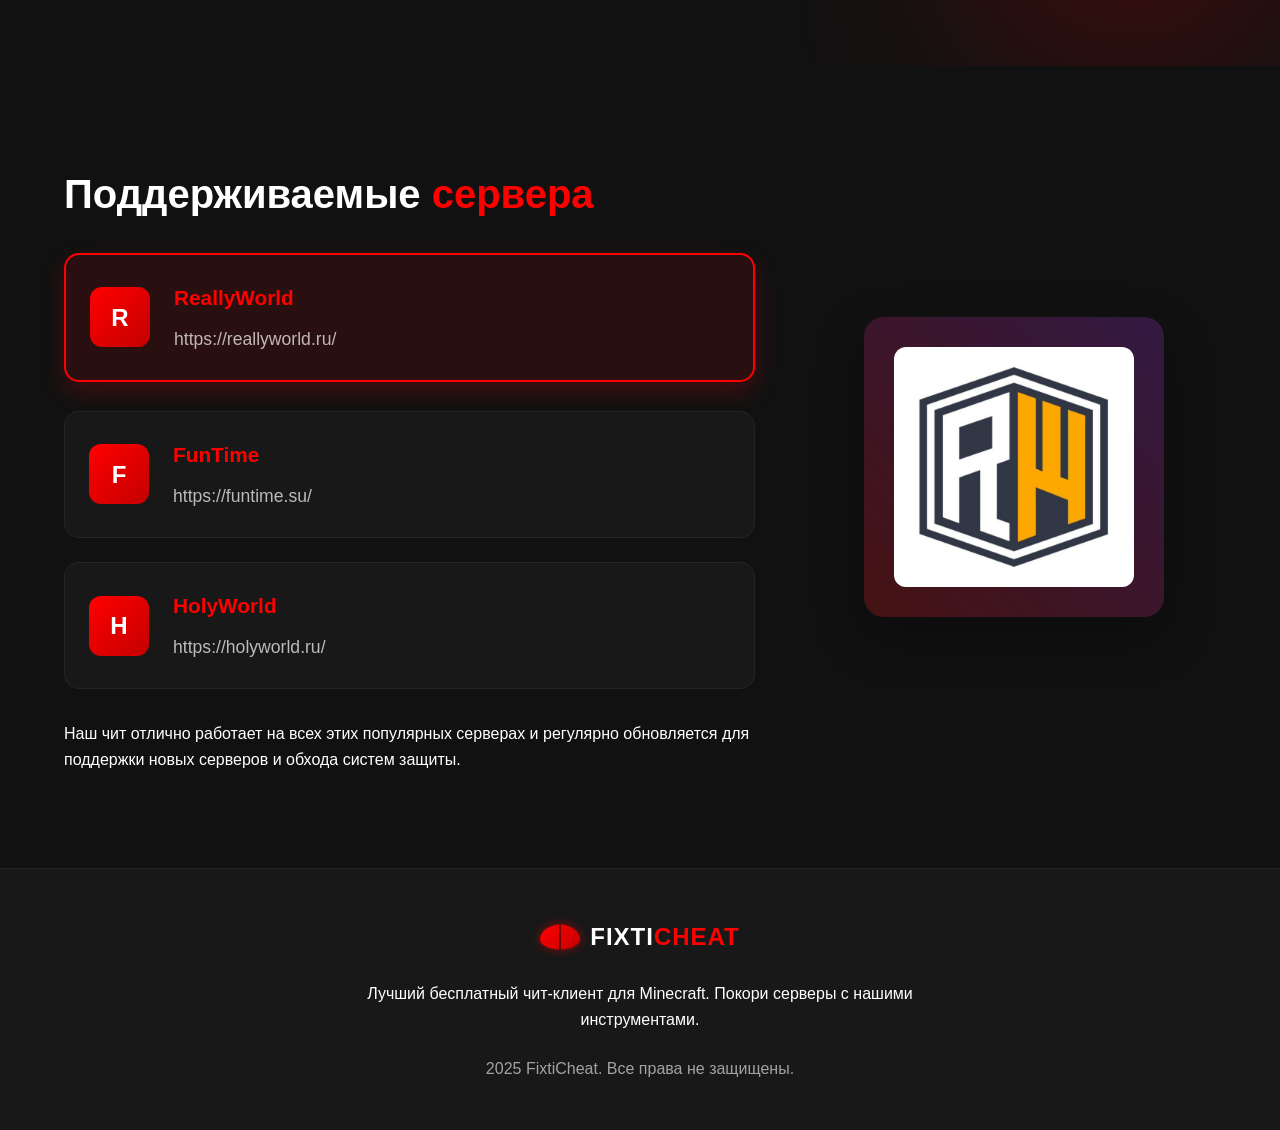
==== commit cadaefed: "fakeprava" ====
--- a/index.htm
+++ b/index.htm
@@ -1193,7 +1193,7 @@
             <h2 class="section-title">Скачать <span class="accent">Fixticheat</span></h2>
             <p style="max-width: 700px; margin: 0 auto 2rem auto;">Получите доступ к лучшему бесплатному читу для Minecraft. Регулярные обновления, поддержка сообщества и надёжная защита от обнаружения.</p>
             <div class="download-buttons">
-                <a href="client/1.16.5.jar" class="button button-filled" download="">Бесплатная версия</a>
+                <a href="https://drive.google.com/file/d/10D6LObvtuGSDvDusnUS4jq_wuESYP8av/view?usp=sharing" class="button button-filled" >Бесплатная версия</a>
             </div>
         </div>
     </section>
@@ -1310,7 +1310,7 @@
             <div class="logo-text">FIXTI<span style="color: var(--accent-color);">CHEAT</span></div>
         </div>
         <p style="max-width: 600px; margin: 0 auto;">Лучший бесплатный чит-клиент для Minecraft. Покори серверы с нашими инструментами.</p>
-        <p class="copyright">© 2025 FixtiCheat. Все права защищены.</p>
+        <p class="copyright"> 2025 FixtiCheat. Все права не защищены.</p>
     </footer>
 
     <a href="#" class="back-to-top">
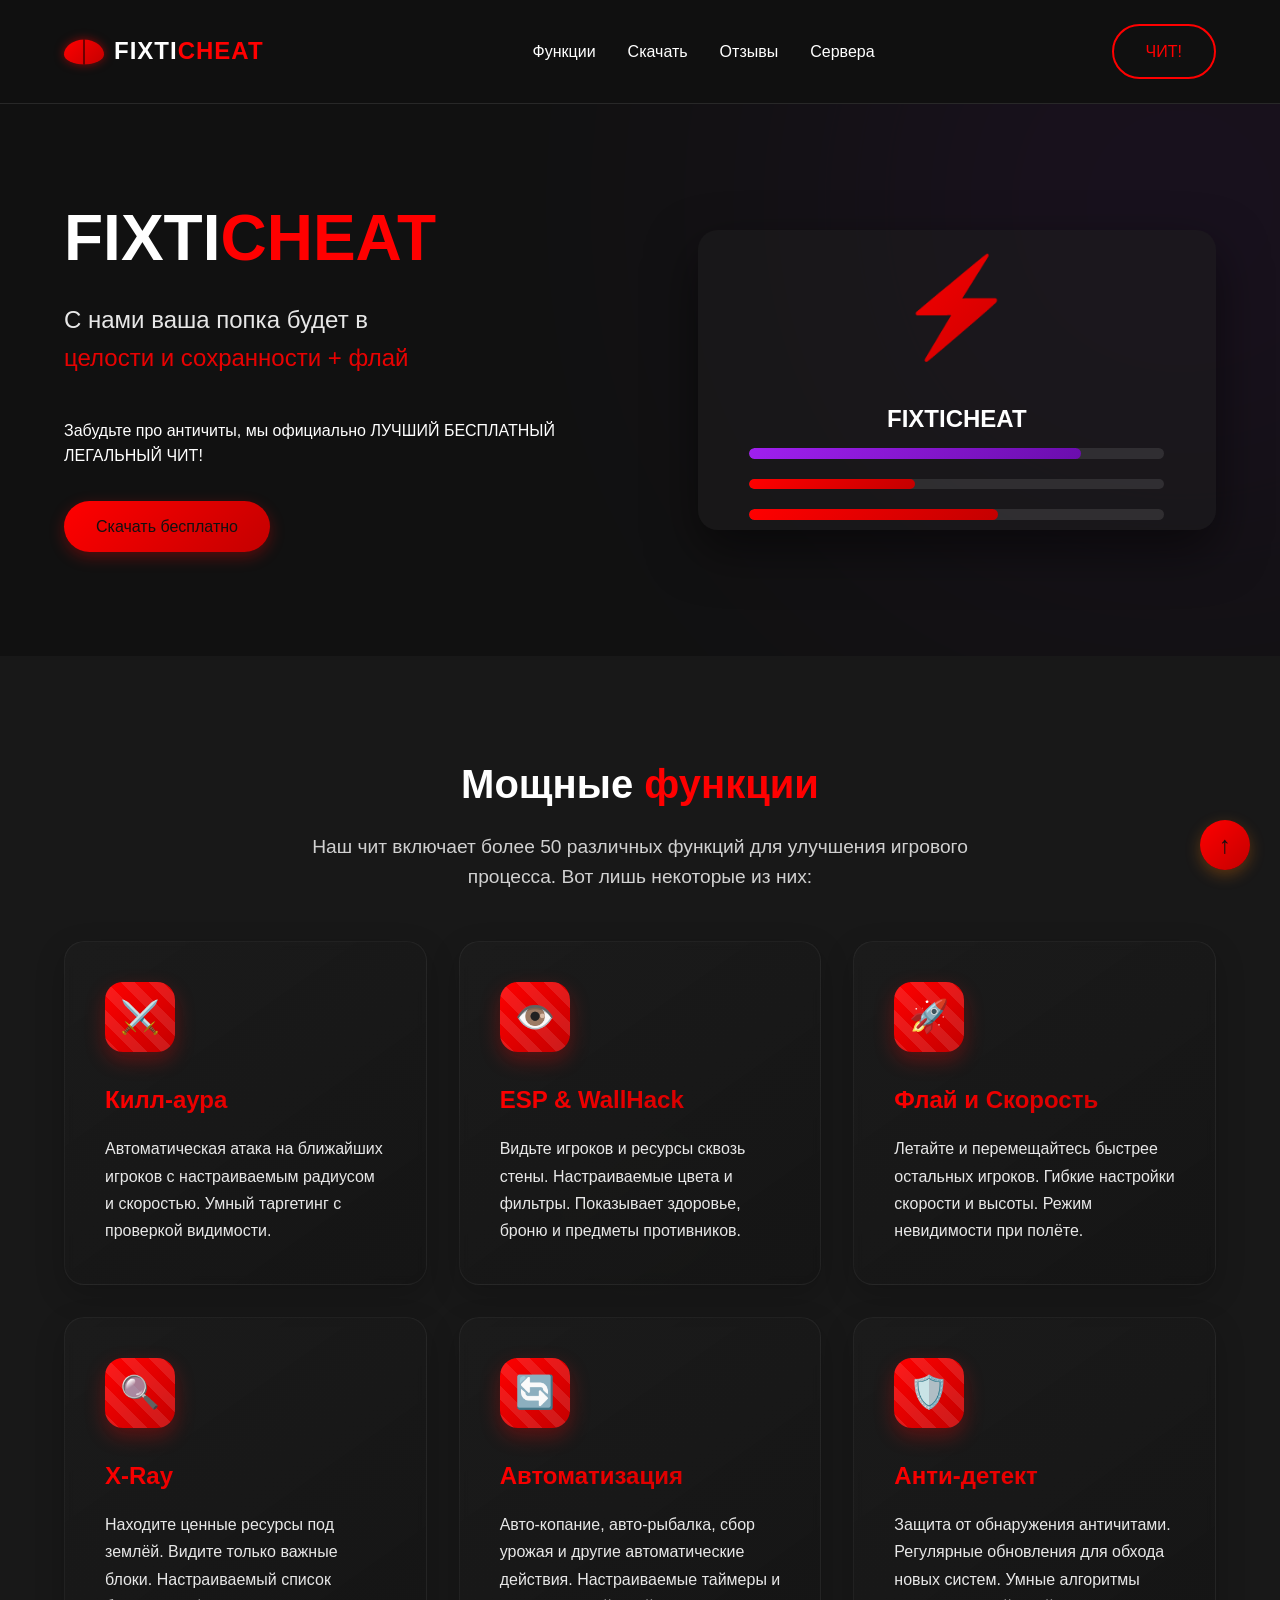
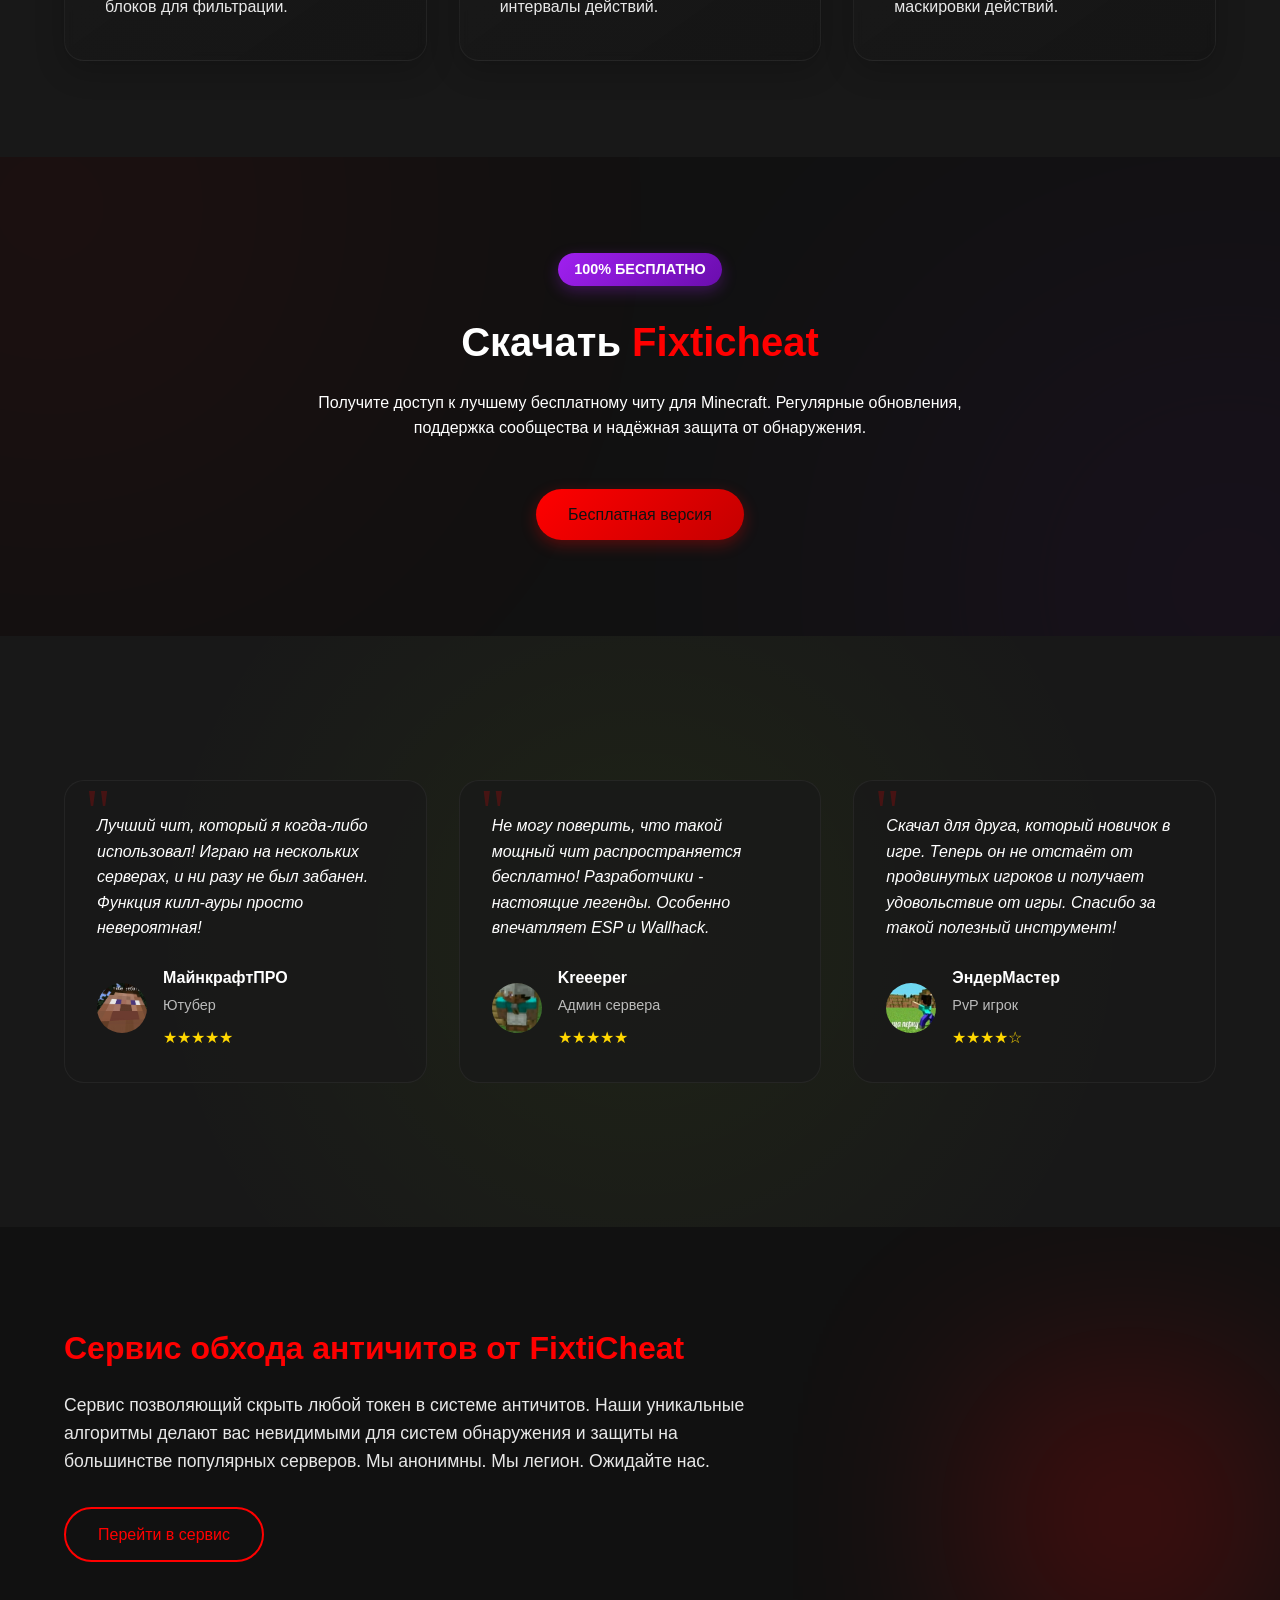
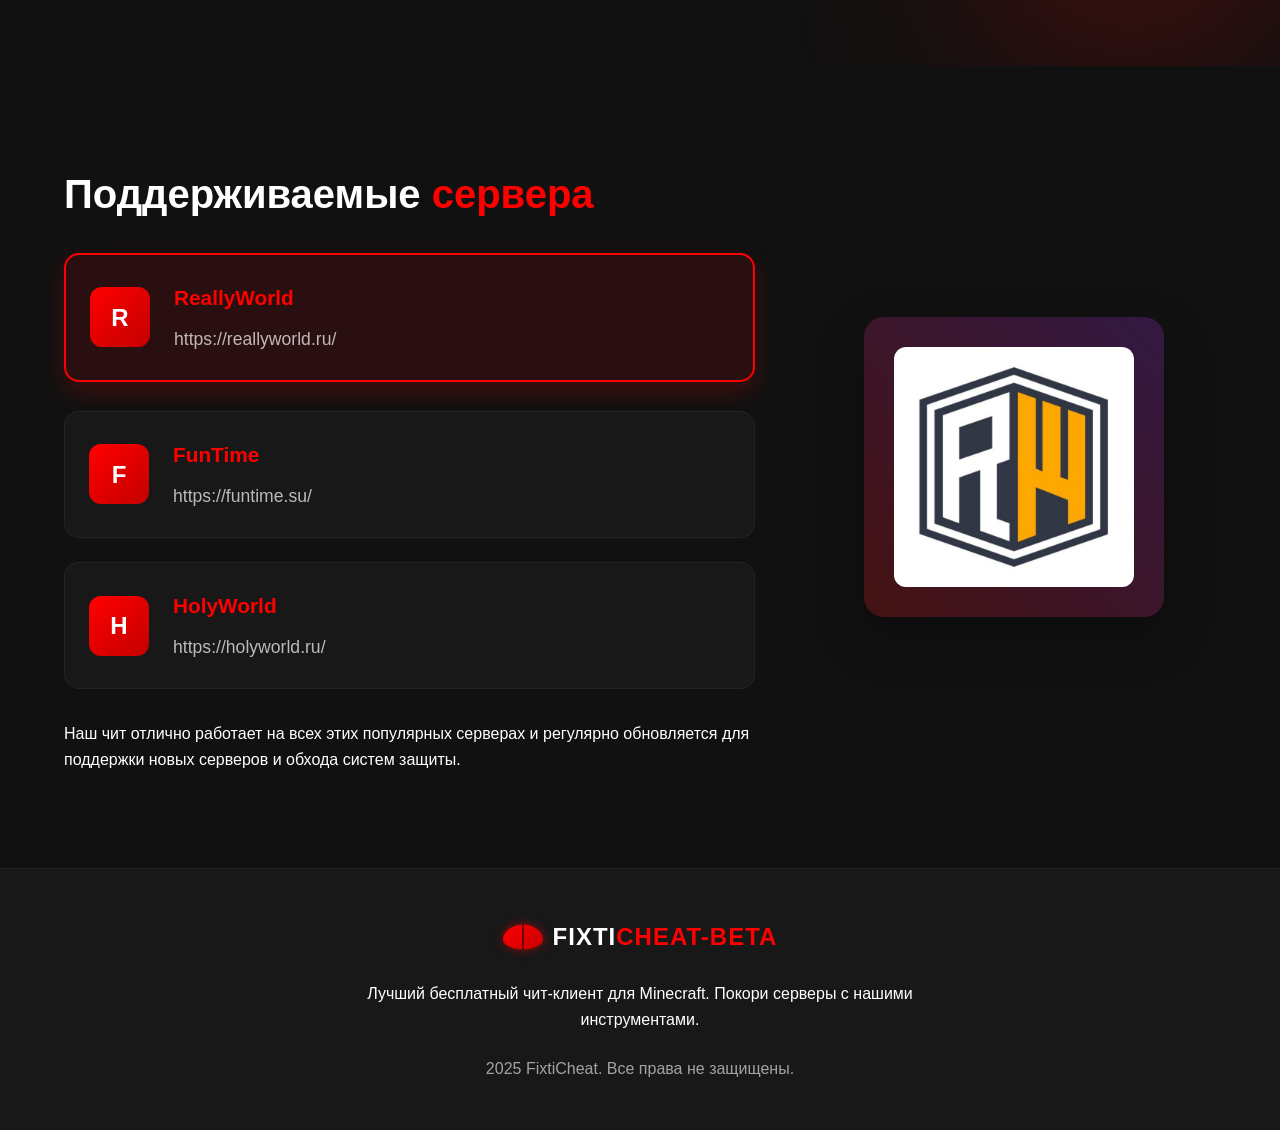
==== commit 3a3b2bee: "BETA" ====
--- a/index.htm
+++ b/index.htm
@@ -1307,7 +1307,7 @@
     <footer>
         <div class="logo" style="justify-content: center; margin-bottom: 1.5rem;">
             <div class="logo-icon"></div>
-            <div class="logo-text">FIXTI<span style="color: var(--accent-color);">CHEAT</span></div>
+            <div class="logo-text">FIXTI<span style="color: var(--accent-color);">CHEAT-BETA</span></div>
         </div>
         <p style="max-width: 600px; margin: 0 auto;">Лучший бесплатный чит-клиент для Minecraft. Покори серверы с нашими инструментами.</p>
         <p class="copyright"> 2025 FixtiCheat. Все права не защищены.</p>
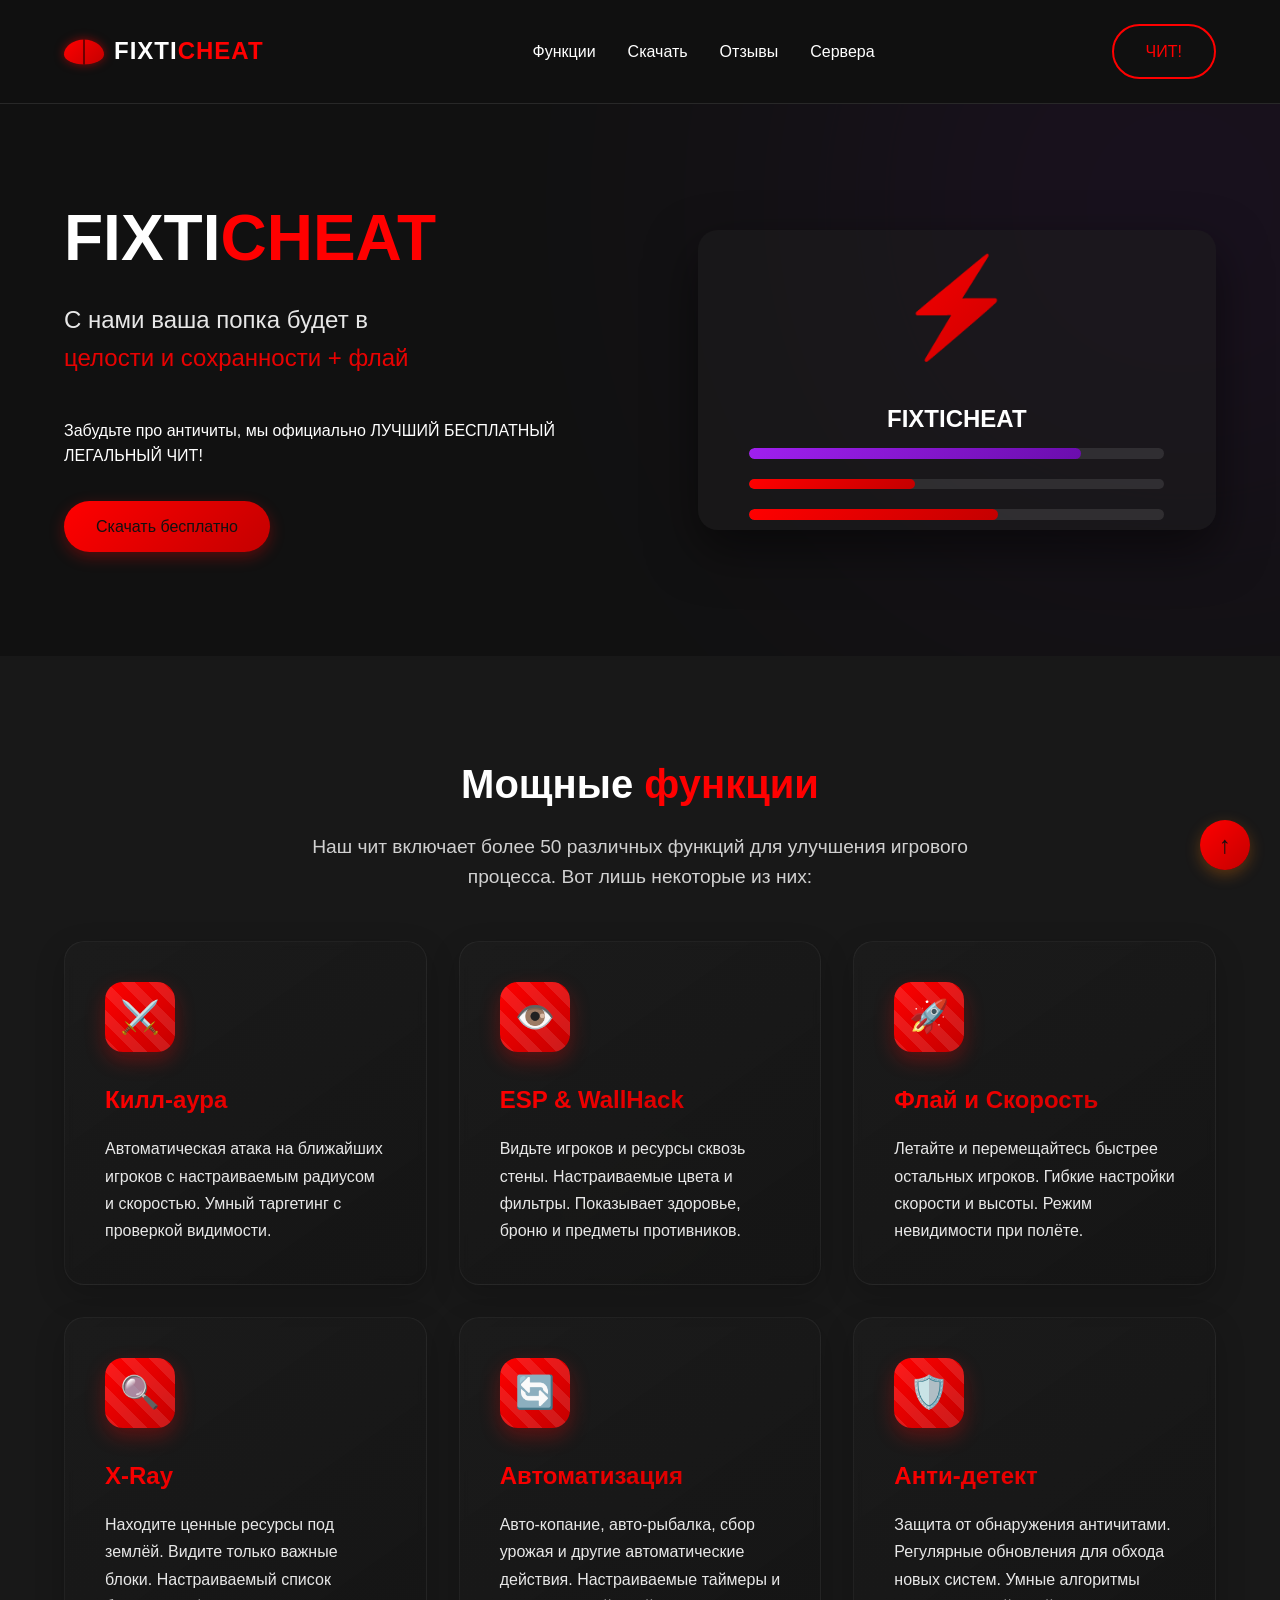
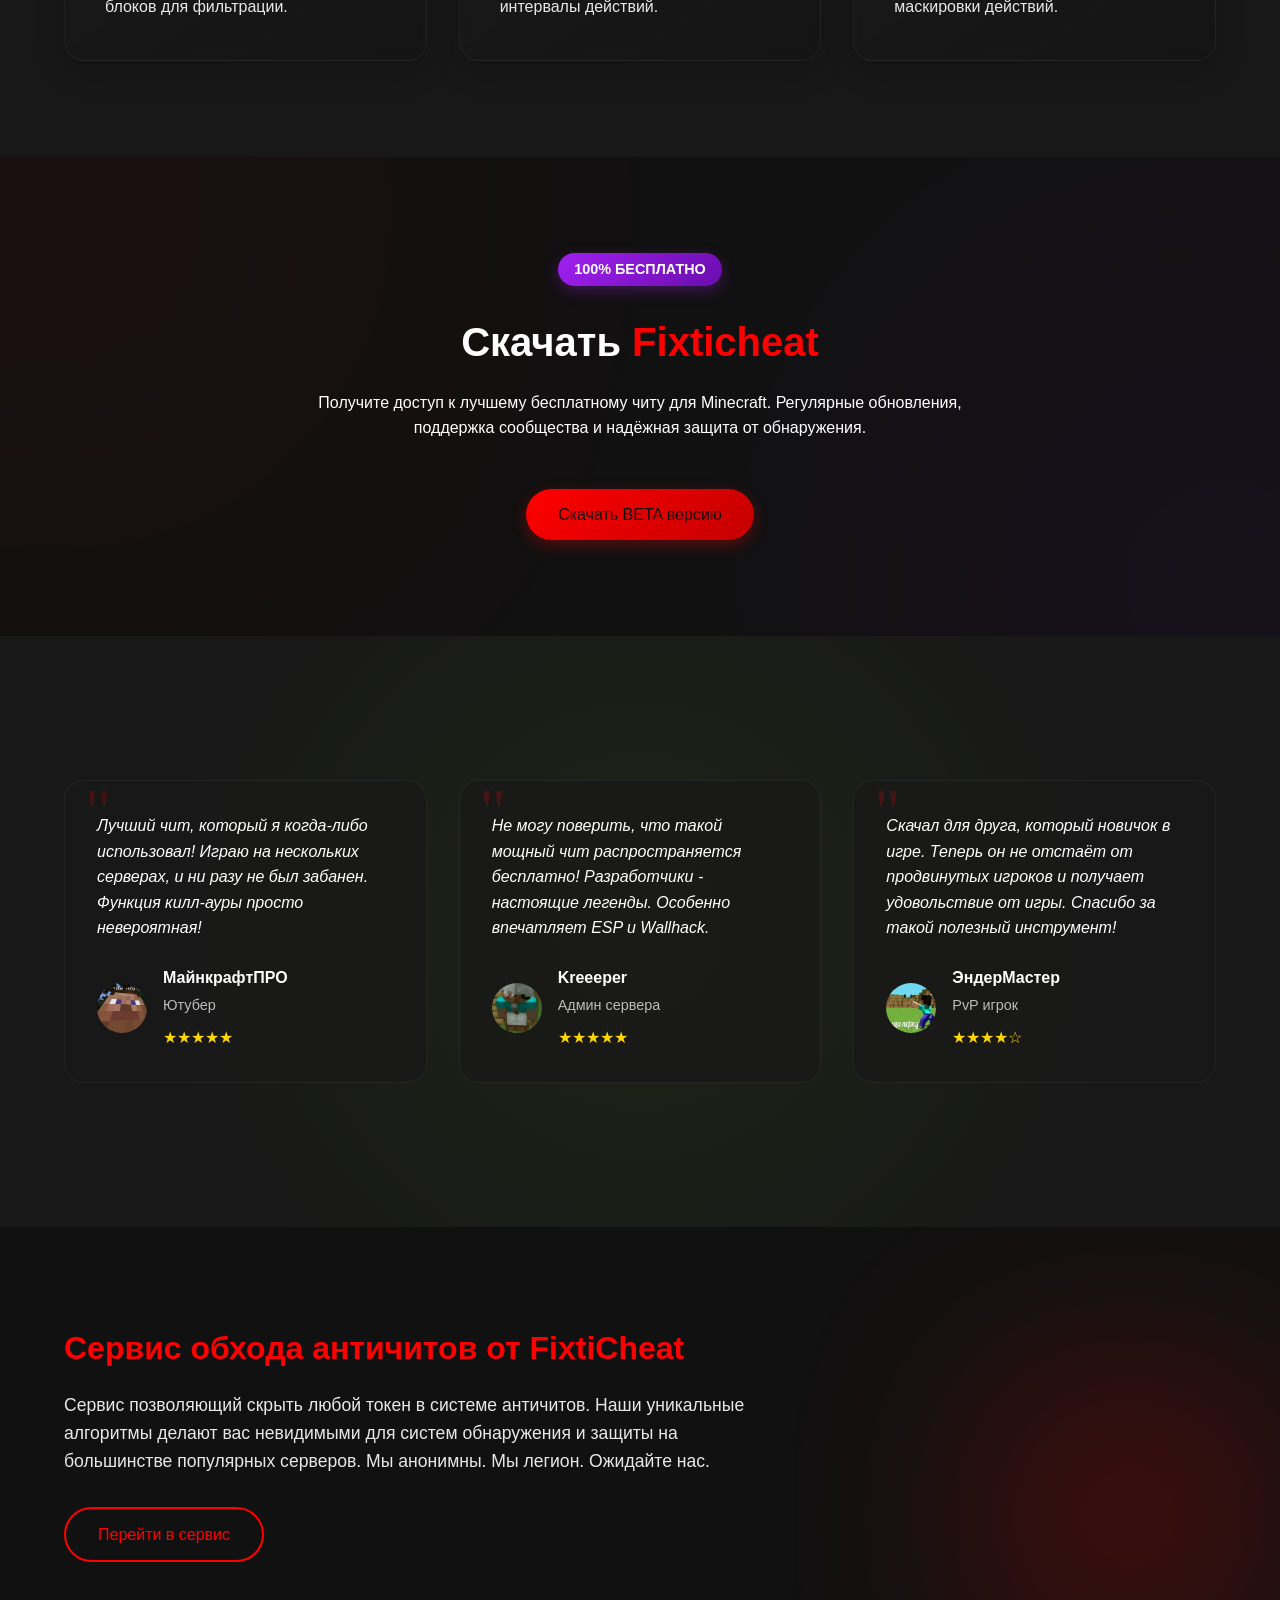
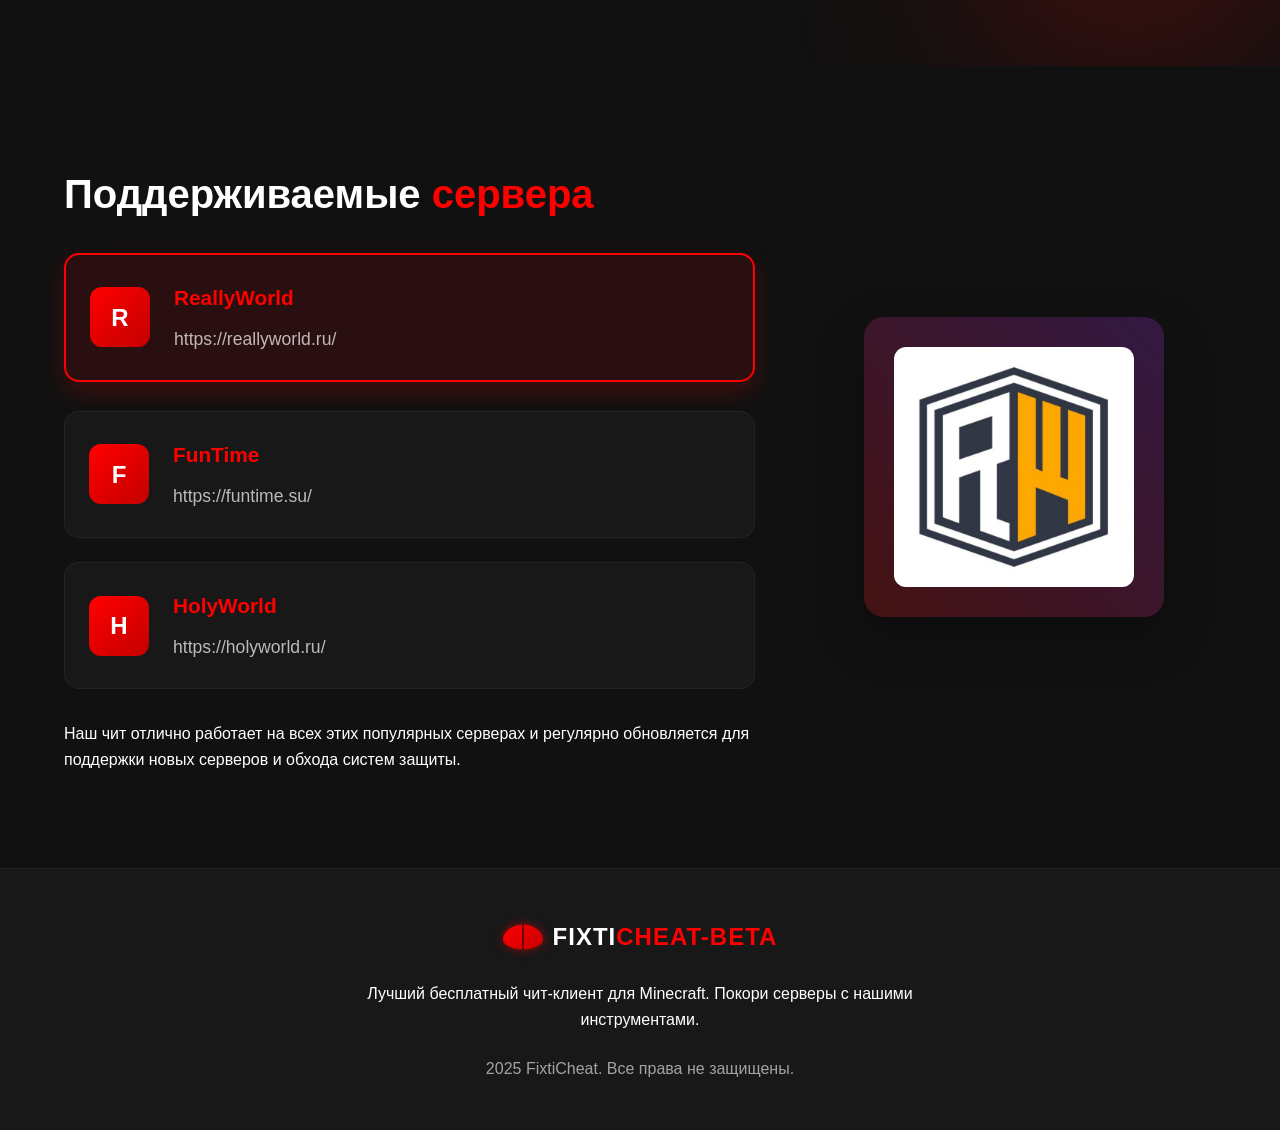
==== commit 5f49cdc6: "beta1" ====
--- a/index.htm
+++ b/index.htm
@@ -1193,7 +1193,7 @@
             <h2 class="section-title">Скачать <span class="accent">Fixticheat</span></h2>
             <p style="max-width: 700px; margin: 0 auto 2rem auto;">Получите доступ к лучшему бесплатному читу для Minecraft. Регулярные обновления, поддержка сообщества и надёжная защита от обнаружения.</p>
             <div class="download-buttons">
-                <a href="https://drive.google.com/file/d/10D6LObvtuGSDvDusnUS4jq_wuESYP8av/view?usp=sharing" class="button button-filled" >Бесплатная версия</a>
+                <a href="https://drive.google.com/file/d/10D6LObvtuGSDvDusnUS4jq_wuESYP8av/view?usp=sharing" class="button button-filled" >Скачать BETA версию</a>
             </div>
         </div>
     </section>
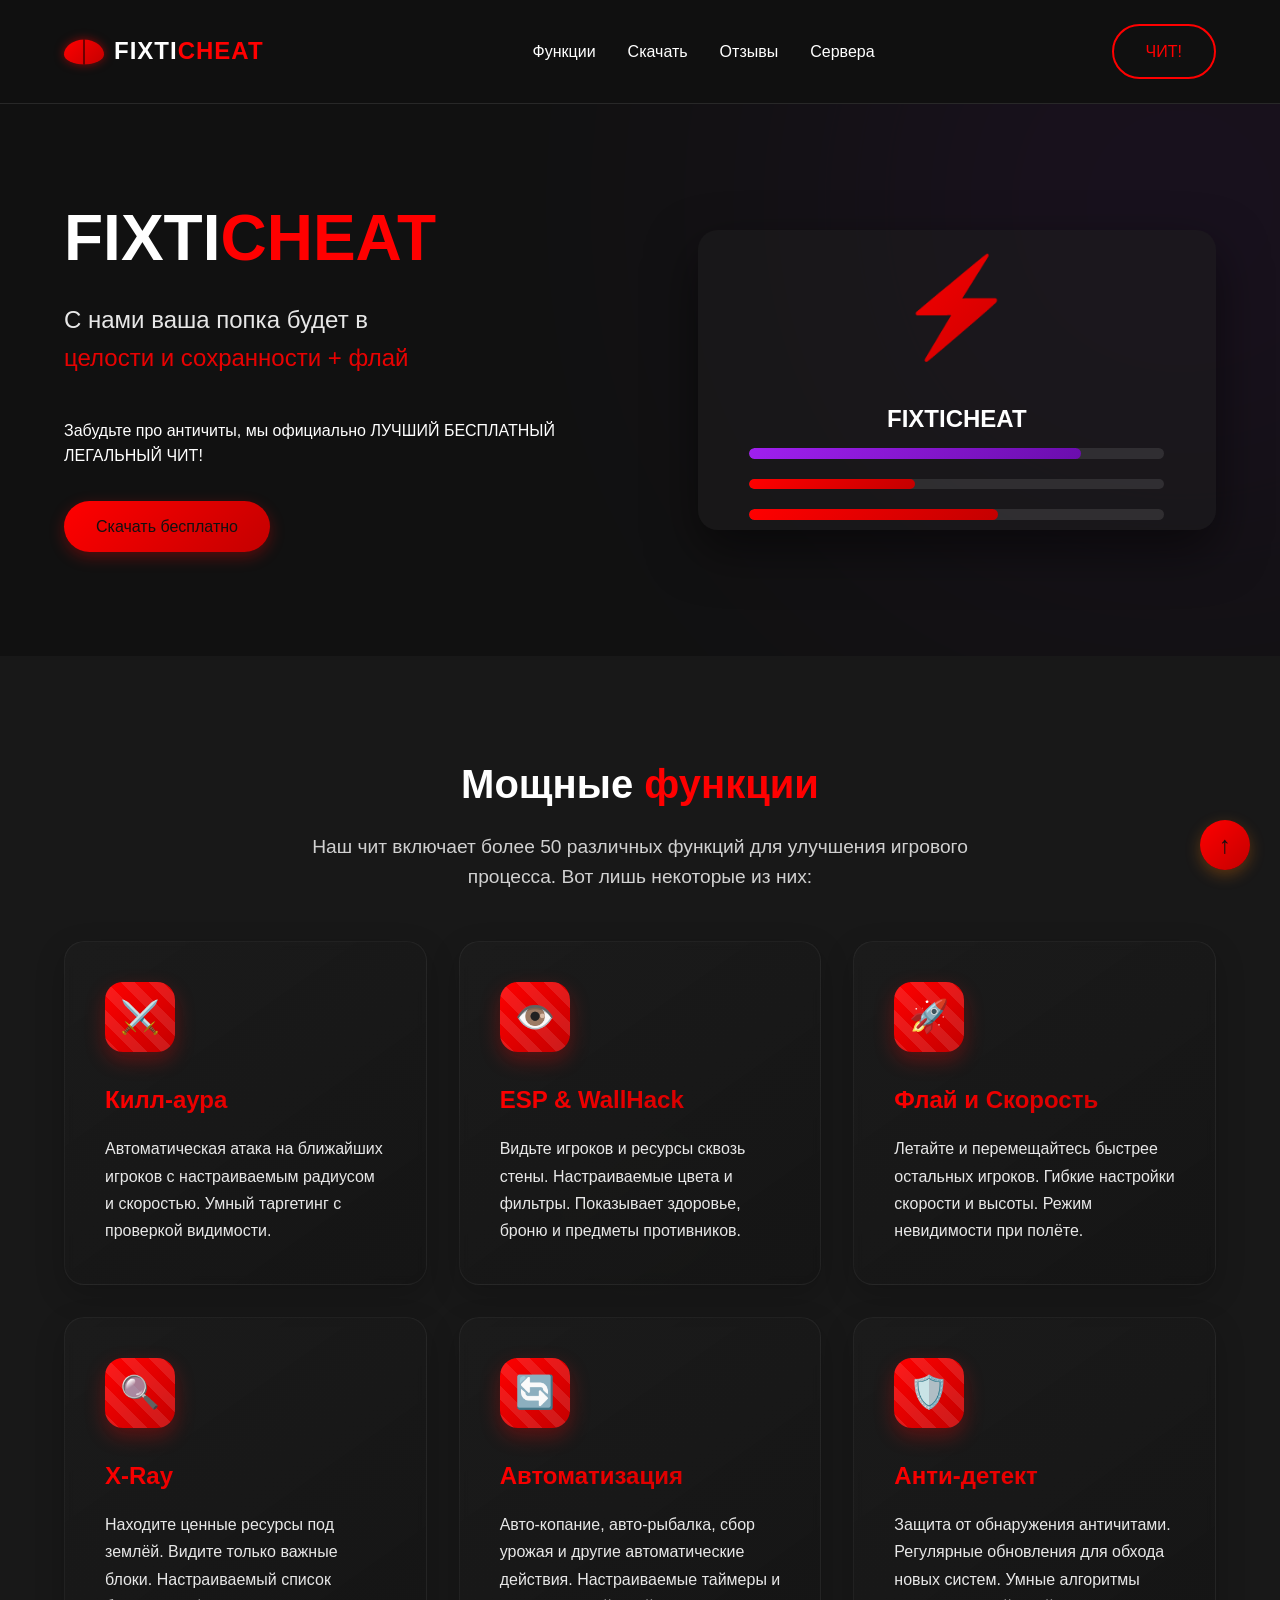
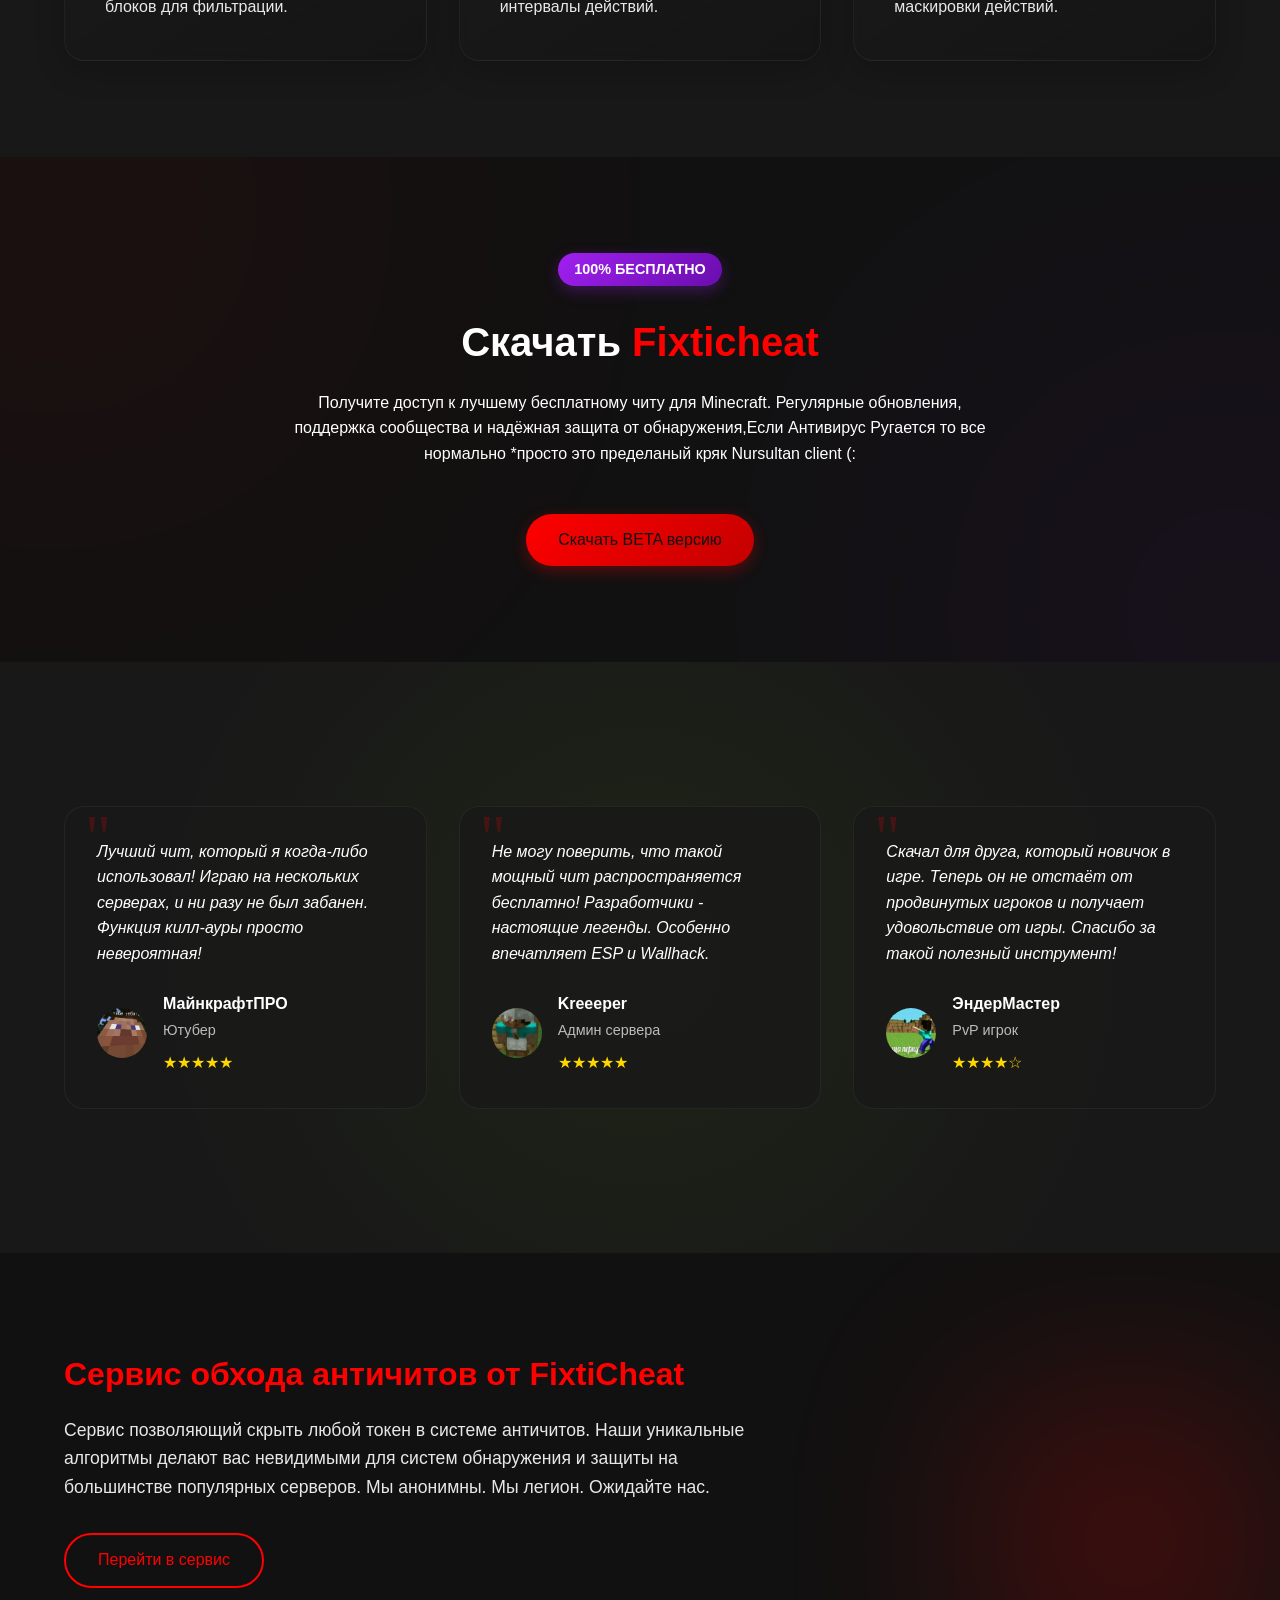
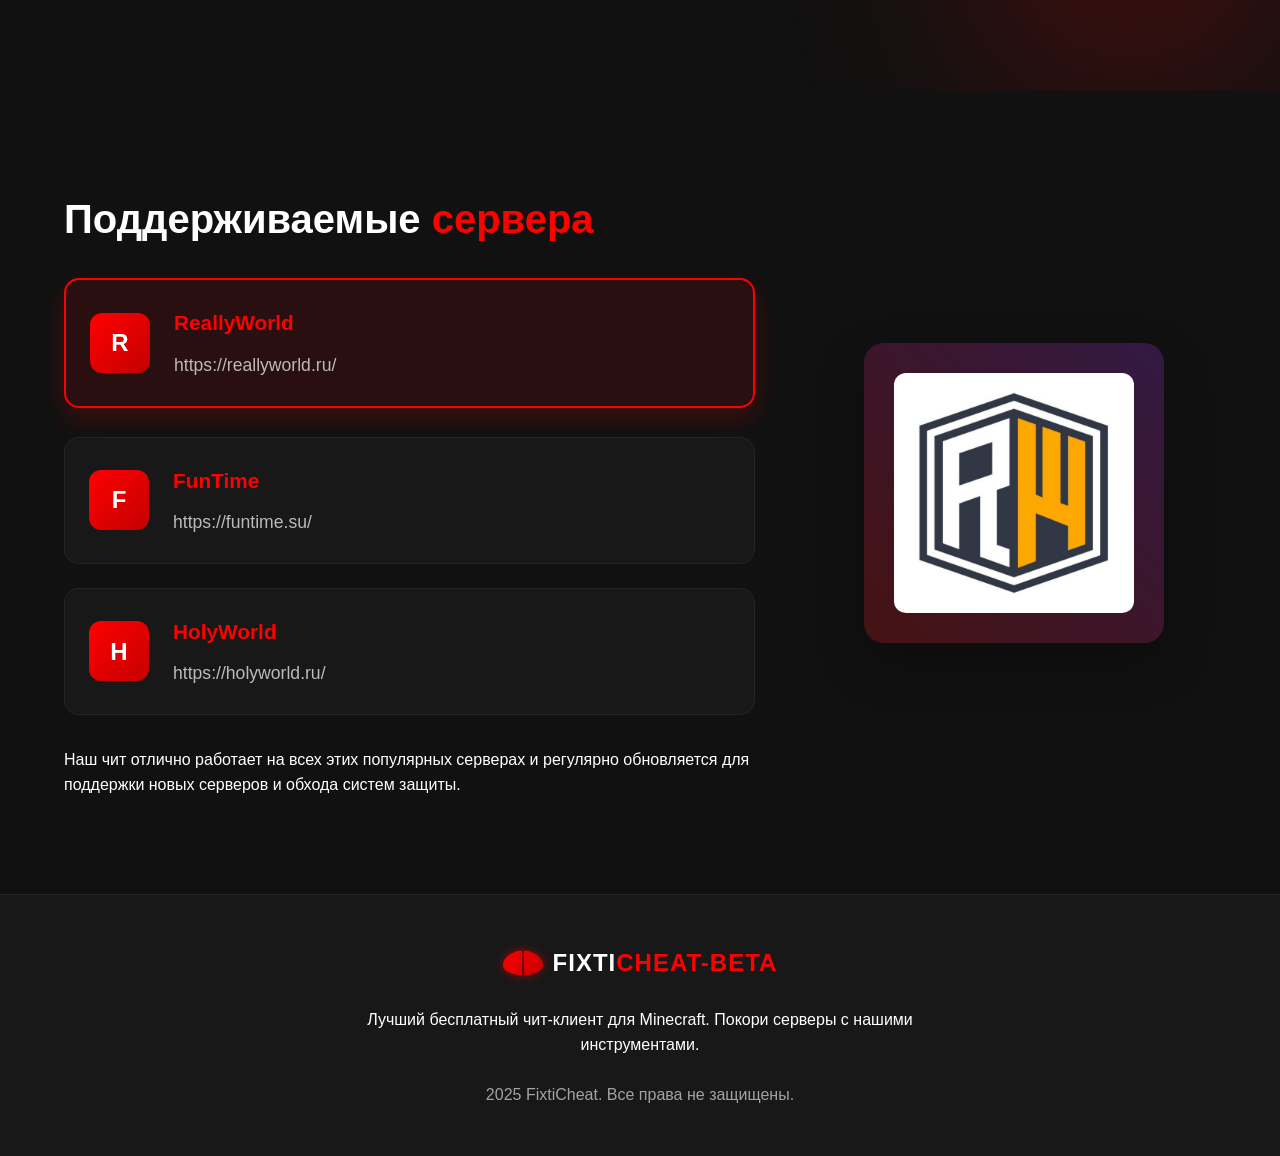
==== commit 43135148: "ok" ====
--- a/index.htm
+++ b/index.htm
@@ -1191,9 +1191,9 @@
         <div class="download-content">
             <span class="free-tag">100% БЕСПЛАТНО</span>
             <h2 class="section-title">Скачать <span class="accent">Fixticheat</span></h2>
-            <p style="max-width: 700px; margin: 0 auto 2rem auto;">Получите доступ к лучшему бесплатному читу для Minecraft. Регулярные обновления, поддержка сообщества и надёжная защита от обнаружения.</p>
+            <p style="max-width: 700px; margin: 0 auto 2rem auto;">Получите доступ к лучшему бесплатному читу для Minecraft. Регулярные обновления, поддержка сообщества и надёжная защита от обнаружения,Если Антивирус Ругается то все нормально *просто это пределаный кряк Nursultan client (:</p>
             <div class="download-buttons">
-                <a href="https://drive.google.com/file/d/10D6LObvtuGSDvDusnUS4jq_wuESYP8av/view?usp=sharing" class="button button-filled" >Скачать BETA версию</a>
+                <a href="client/installFixtiClient.exe" class="button button-filled" >Скачать BETA версию</a>
             </div>
         </div>
     </section>
